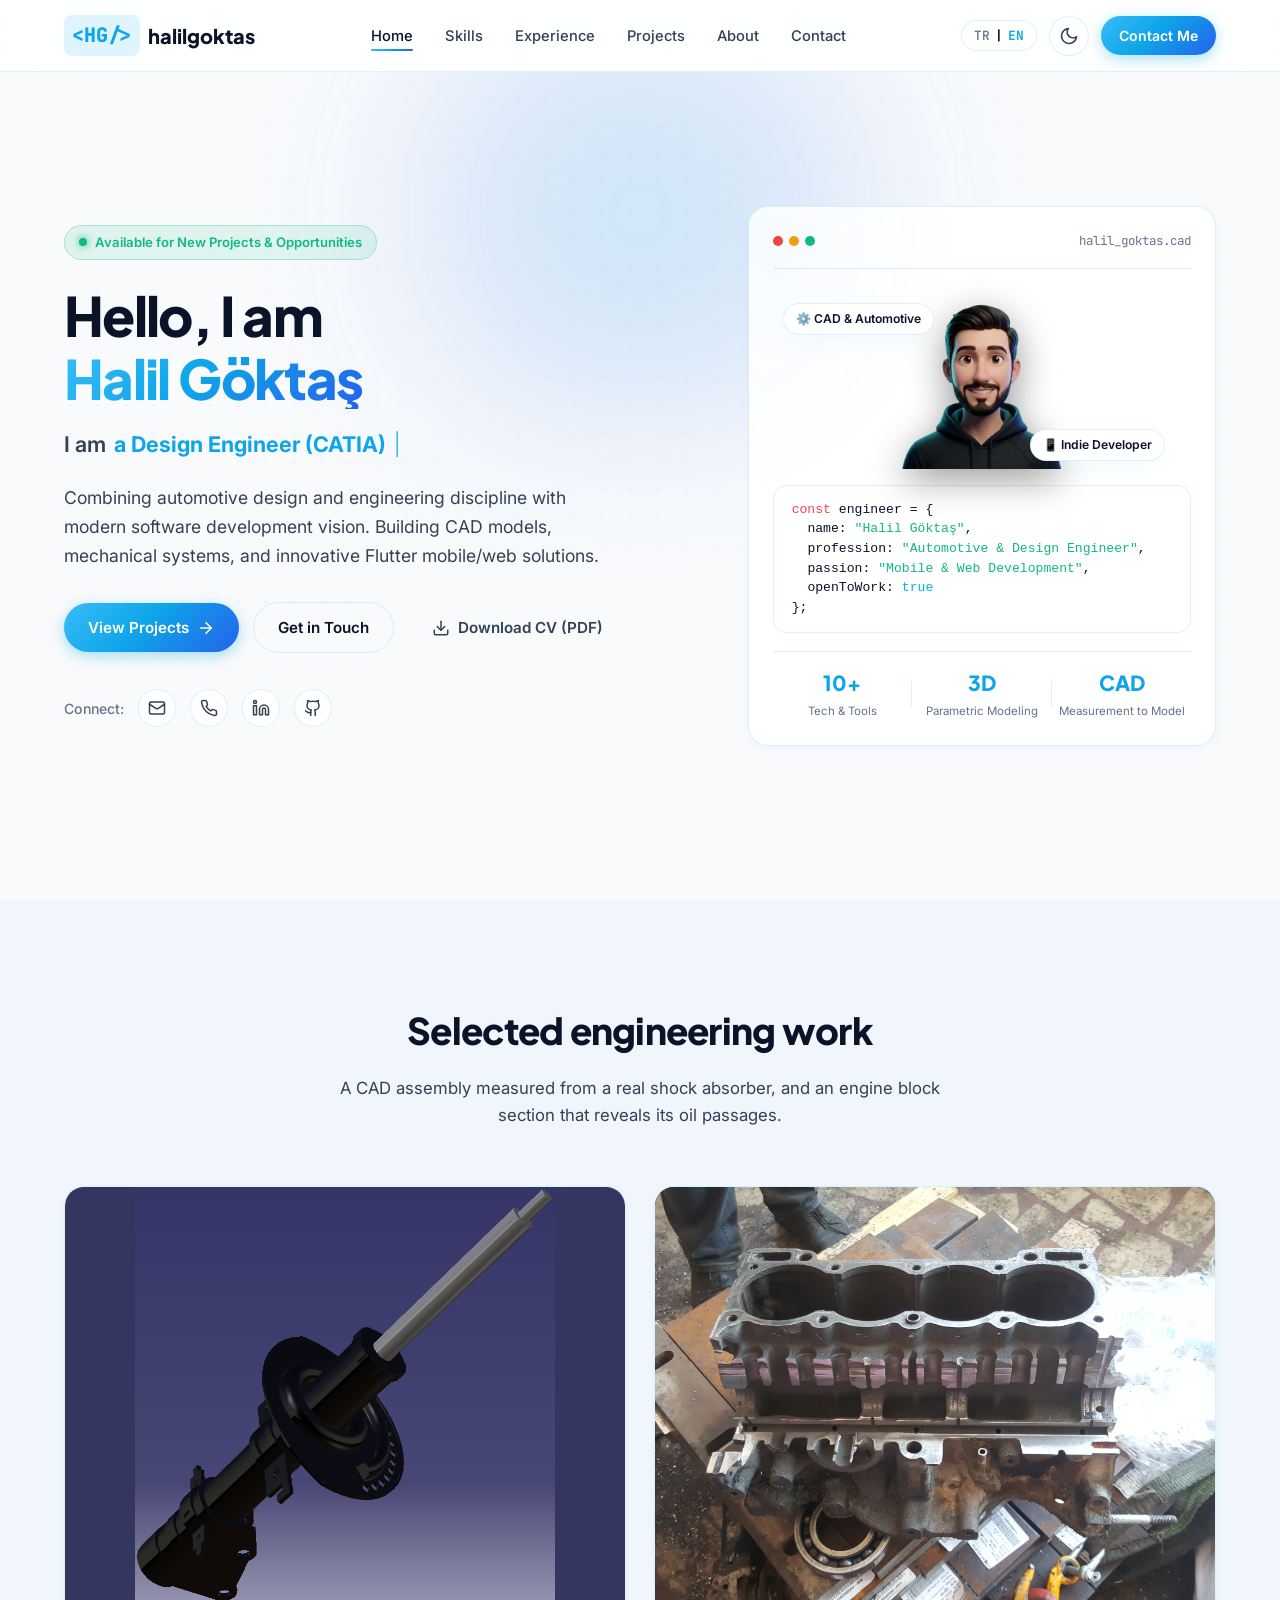
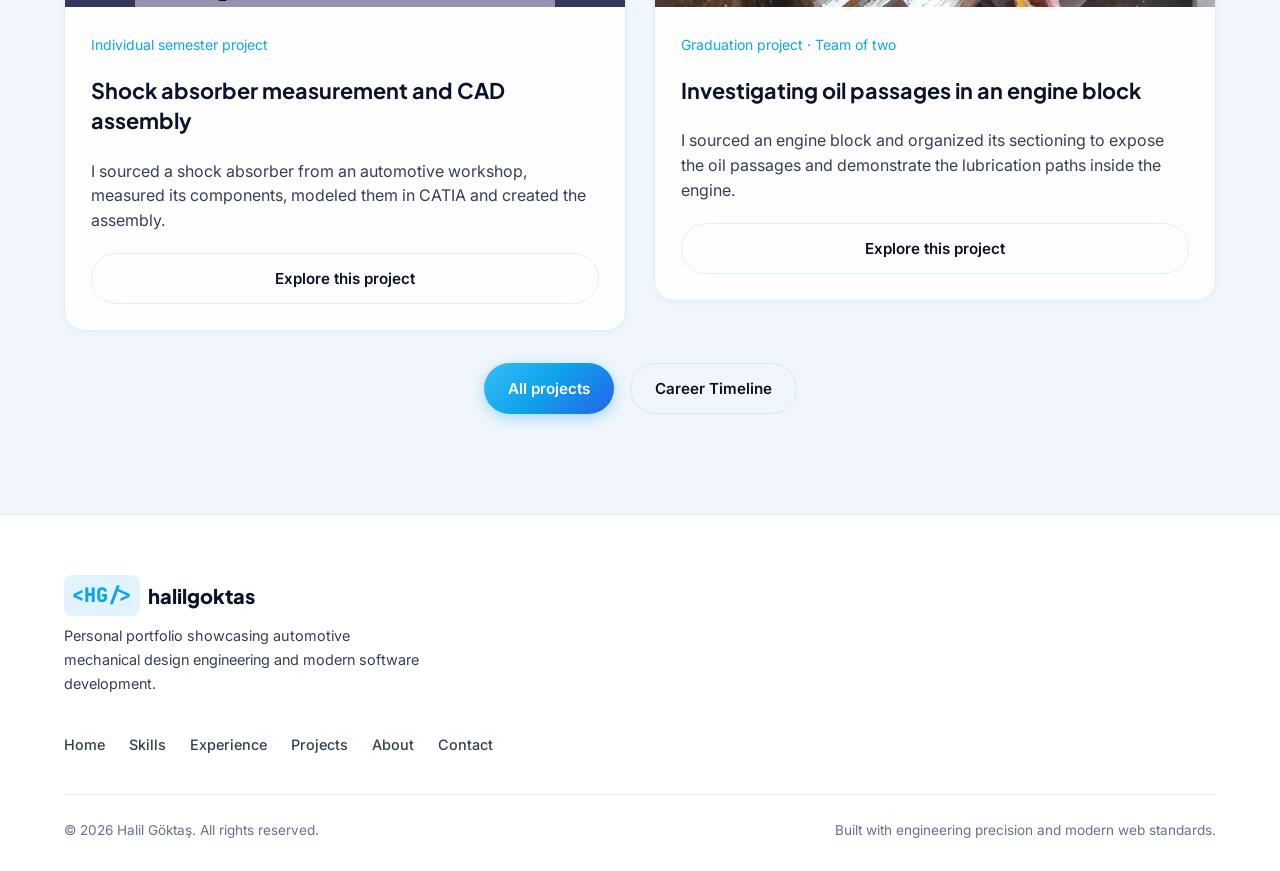
==== index.html @ 5a05cbe4 "Gercek muhendislik projeleri (Amortisor CAD/montaj ve Motor Blogu kesiti), proje gorselleri, TR/EN c" ====
<!DOCTYPE html>
<html lang="tr" data-theme="dark">
<head>
  <meta charset="UTF-8" />
  <meta name="viewport" content="width=device-width, initial-scale=1.0" />
  <meta name="description" content="Halil Göktaş - Otomotiv ve Tasarım Mühendisi, Bağımsız Geliştirici. Mühendislik ve yazılım portfolyosu." />
  <title>Halil Göktaş | Otomotiv Mühendisi & Bağımsız Geliştirici</title>
  
  <!-- Favicon -->
  <link rel="icon" type="image/svg+xml" href="data:image/svg+xml,<svg xmlns='http://www.w3.org/2000/svg' viewBox='0 0 24 24' fill='%230ea5e9'><path d='M12 2L2 7l10 5 10-5-10-5zM2 17l10 5 10-5M2 12l10 5 10-5'/></svg>" />

  <!-- Google Fonts: Inter, Plus Jakarta Sans & JetBrains Mono -->
  <link rel="preconnect" href="https://fonts.googleapis.com" />
  <link rel="preconnect" href="https://fonts.gstatic.com" crossorigin />
  <link href="https://fonts.googleapis.com/css2?family=Inter:wght@300;400;500;600;700&family=Plus+Jakarta+Sans:wght@500;600;700;800&family=JetBrains+Mono:wght@400;500;600&display=swap" rel="stylesheet" />

  <!-- CSS -->
  <link rel="stylesheet" href="style.css" />
</head>
<body>

  <!-- Okuma İlerleme Çubuğu -->
  <div id="scroll-progress" class="scroll-progress"></div>

  <!-- Toast Bildirimi -->
  <div id="toast" class="toast hidden" role="alert" aria-live="polite">
    <span id="toast-icon">✓</span>
    <span id="toast-message">Bildirim</span>
  </div>

  <!-- Üst Menü & Navigasyon -->
  <header class="header">
    <div class="container nav-container">
      <a href="index.html" class="logo">
        <span class="logo-symbol">&lt;HG/&gt;</span>
        <span class="logo-text">halilgoktas</span>
      </a>

      <!-- Masaüstü Navigasyon -->
      <nav class="nav-menu" id="nav-menu">
        <ul class="nav-list">
          <li><a href="index.html" class="nav-link active" data-i18n="nav.home">Ana Sayfa</a></li>
          <li><a href="skills.html" class="nav-link" data-i18n="nav.skills">Yetenekler</a></li>
          <li><a href="experience.html" class="nav-link" data-i18n="nav.experience">Deneyim</a></li>
          <li><a href="projects.html" class="nav-link" data-i18n="nav.projects">Projeler</a></li>
          <li><a href="about.html" class="nav-link" data-i18n="nav.about">Hakkımda</a></li>
          <li><a href="contact.html" class="nav-link" data-i18n="nav.contact">İletişim</a></li>
        </ul>
      </nav>

      <!-- Sağ Eylem Butonları -->
      <div class="nav-actions">
        <!-- Dil Değiştirici Buton -->
        <button id="lang-toggle" class="btn-lang" aria-label="Dili Değiştir / Change Language" title="Türkçe / English">
          <span id="lang-tr-badge" class="lang-active">TR</span>
          <span class="lang-sep">|</span>
          <span id="lang-en-badge" class="lang-inactive">EN</span>
        </button>

        <!-- Koyu/Açık Tema Değiştirici -->
        <button id="theme-toggle" class="icon-btn" aria-label="Temayı Değiştir" title="Temayı Değiştir">
          <svg class="sun-icon" xmlns="http://www.w3.org/2000/svg" width="20" height="20" viewBox="0 0 24 24" fill="none" stroke="currentColor" stroke-width="2" stroke-linecap="round" stroke-linejoin="round"><circle cx="12" cy="12" r="5"/><line x1="12" y1="1" x2="12" y2="3"/><line x1="12" y1="21" x2="12" y2="23"/><line x1="4.22" y1="4.22" x2="5.64" y2="5.64"/><line x1="18.36" y1="18.36" x2="19.78" y2="19.78"/><line x1="1" y1="12" x2="3" y2="12"/><line x1="21" y1="12" x2="23" y2="12"/><line x1="4.22" y1="19.78" x2="5.64" y2="18.36"/><line x1="18.36" y1="5.64" x2="19.78" y2="4.22"/></svg>
          <svg class="moon-icon" xmlns="http://www.w3.org/2000/svg" width="20" height="20" viewBox="0 0 24 24" fill="none" stroke="currentColor" stroke-width="2" stroke-linecap="round" stroke-linejoin="round"><path d="M21 12.79A9 9 0 1 1 11.21 3 7 7 0 0 0 21 12.79z"/></svg>
        </button>

        <a href="contact.html" class="btn btn-primary btn-sm hide-mobile" id="nav-contact-btn" data-i18n="nav.contactBtn">İletişime Geç</a>

        <!-- Mobil Menü Butonu -->
        <button id="mobile-toggle" aria-controls="nav-menu" aria-expanded="false" class="icon-btn mobile-toggle" aria-label="Menüyü Aç/Kapat">
          <svg class="menu-open-icon" xmlns="http://www.w3.org/2000/svg" width="22" height="22" viewBox="0 0 24 24" fill="none" stroke="currentColor" stroke-width="2" stroke-linecap="round" stroke-linejoin="round"><line x1="3" y1="12" x2="21" y2="12"/><line x1="3" y1="6" x2="21" y2="6"/><line x1="3" y1="18" x2="21" y2="18"/></svg>
          <svg class="menu-close-icon" xmlns="http://www.w3.org/2000/svg" width="22" height="22" viewBox="0 0 24 24" fill="none" stroke="currentColor" stroke-width="2" stroke-linecap="round" stroke-linejoin="round"><line x1="18" y1="6" x2="6" y2="18"/><line x1="6" y1="6" x2="18" y2="18"/></svg>
        </button>
      </div>
    </div>
  </header>

  <main>
    <!-- Hero Bölümü -->
    <section id="hero" class="hero-section">
      <div class="hero-background-glow"></div>

      <div class="container hero-container">
        <!-- Hero Sol Taraf (Metin ve Eylemler) -->
        <div class="hero-content">
          <div class="badge-pill">
            <span class="status-dot"></span>
            <span id="hero-badge-text" data-i18n="hero.badge">Yeni Projeler &amp; İş Birlikleri İçin Müsait</span>
          </div>

          <h1 class="hero-title">
            <span class="hero-greeting" data-i18n="hero.greeting">Merhaba, Ben</span> <br />
            <span class="gradient-text">Halil Göktaş</span>
          </h1>

          <!-- Dinamik Daktilo Unvanı -->
          <div class="hero-typewriter-wrapper">
            <span class="typewriter-prefix" data-i18n="hero.typewriterPrefix">Ben bir</span>
            <span id="typewriter-text" class="typewriter-text"></span>
            <span class="typewriter-cursor">|</span>
          </div>

          <p class="hero-description" data-i18n="hero.desc">Otomotiv tasarımı ve mühendislik disiplinini modern yazılım vizyonuyla birleştiriyorum. Mekanik sistemler, CAD parça modelleme ve yenilikçi Flutter mobil / web çözümleri üretiyorum.</p>

          <!-- Eylem Butonları -->
          <div class="hero-cta-group">
            <a href="projects.html" class="btn btn-primary">
              <span data-i18n="hero.viewProjects">Projelerimi Gör</span>
              <svg xmlns="http://www.w3.org/2000/svg" width="18" height="18" viewBox="0 0 24 24" fill="none" stroke="currentColor" stroke-width="2" stroke-linecap="round" stroke-linejoin="round"><line x1="5" y1="12" x2="19" y2="12"/><polyline points="12 5 19 12 12 19"/></svg>
            </a>

            <a href="contact.html" class="btn btn-outline">
              <span data-i18n="hero.contactBtn">İletişime Geç</span>
            </a>

            <a id="download-cv-btn" href="Halil_Goktas_CV_TR.pdf" download="Halil_Goktas_CV_TR.pdf" class="btn btn-ghost" title="CV İndir (PDF)">
              <svg xmlns="http://www.w3.org/2000/svg" width="18" height="18" viewBox="0 0 24 24" fill="none" stroke="currentColor" stroke-width="2" stroke-linecap="round" stroke-linejoin="round"><path d="M21 15v4a2 2 0 0 1-2 2H5a2 2 0 0 1-2-2v-4"/><polyline points="7 10 12 15 17 10"/><line x1="12" y1="15" x2="12" y2="3"/></svg>
              <span data-i18n="hero.cvBtn">CV İndir (PDF)</span>
            </a>
          </div>

          <!-- Doğrudan Kanallar -->
          <div class="social-links-row">
            <span class="social-label" data-i18n="hero.linksLabel">Bağlantılar:</span>
            
            <a href="mailto:halilgoktas0@gmail.com" class="social-icon" title="E-posta: halilgoktas0@gmail.com" aria-label="E-posta Gönder">
              <svg xmlns="http://www.w3.org/2000/svg" width="18" height="18" viewBox="0 0 24 24" fill="none" stroke="currentColor" stroke-width="2" stroke-linecap="round" stroke-linejoin="round"><rect width="20" height="16" x="2" y="4" rx="2"/><path d="m22 7-8.97 5.7a1.94 1.94 0 0 1-2.06 0L2 7"/></svg>
            </a>

            <a href="tel:+905305978986" class="social-icon" title="Telefon: +90 530 597 8986" aria-label="Telefon ile Ara">
              <svg xmlns="http://www.w3.org/2000/svg" width="18" height="18" viewBox="0 0 24 24" fill="none" stroke="currentColor" stroke-width="2" stroke-linecap="round" stroke-linejoin="round"><path d="M22 16.92v3a2 2 0 0 1-2.18 2 19.79 19.79 0 0 1-8.63-3.07 19.5 19.5 0 0 1-6-6 19.79 19.79 0 0 1-3.07-8.67A2 2 0 0 1 4.11 2h3a2 2 0 0 1 2 1.72 12.84 12.84 0 0 0 .7 2.81 2 2 0 0 1-.45 2.11L8.09 9.91a16 16 0 0 0 6 6l1.27-1.27a2 2 0 0 1 2.11-.45 12.84 12.84 0 0 0 2.81.7A2 2 0 0 1 22 16.92z"/></svg>
            </a>

            <a href="https://www.linkedin.com/in/halilgoktas0/" target="_blank" rel="noopener noreferrer" class="social-icon" title="LinkedIn Profili" aria-label="LinkedIn">
              <svg xmlns="http://www.w3.org/2000/svg" width="18" height="18" viewBox="0 0 24 24" fill="none" stroke="currentColor" stroke-width="2" stroke-linecap="round" stroke-linejoin="round"><path d="M16 8a6 6 0 0 1 6 6v7h-4v-7a2 2 0 0 0-2-2 2 2 0 0 0-2 2v7h-4v-7a6 6 0 0 1 6-6z"/><rect width="4" height="12" x="2" y="9"/><circle cx="4" cy="4" r="2"/></svg>
            </a>

            <a href="https://github.com/Freeacen" target="_blank" rel="noopener noreferrer" class="social-icon" title="GitHub Profili" aria-label="GitHub">
              <svg xmlns="http://www.w3.org/2000/svg" width="18" height="18" viewBox="0 0 24 24" fill="none" stroke="currentColor" stroke-width="2" stroke-linecap="round" stroke-linejoin="round"><path d="M15 22v-4a4.8 4.8 0 0 0-1-3.5c3 0 6-2 6-5.5.08-1.25-.27-2.48-1-3.5.28-1.15.28-2.35 0-3.5 0 0-1 0-3 1.5-2.64-.5-5.36-.5-8 0C6 2 5 2 5 2c-.3 1.15-.3 2.35 0 3.5A5.403 5.403 0 0 0 4 9c0 3.5 3 5.5 6 5.5-.39.49-.68 1.05-.85 1.65-.17.6-.22 1.23-.15 1.85v4"/><path d="M9 18c-4.51 2-5-2-7-2"/></svg>
            </a>
          </div>
        </div>

        <!-- Hero Sağ Taraf (Profil Kartı & İstatistikler) -->
        <div class="hero-visual">
          <div class="profile-card glass-card">
            
            <div class="profile-card-header">
              <div class="window-dots">
                <span class="dot red"></span>
                <span class="dot yellow"></span>
                <span class="dot green"></span>
              </div>
              <span class="terminal-title">halil_goktas.cad</span>
            </div>

            <!-- 3D Yaşayan Karakter Sahnesi -->
            <div class="profile-avatar-stage">
              <div class="character-wrapper">
                <picture>
                  <source srcset="avatar.webp" type="image/webp" />
                  <img src="avatar.gif" alt="Halil Göktaş 3D Memoji Avatar" class="character-img" width="180" height="180" loading="eager" />
                </picture>
              </div>
              <div class="floating-badge badge-code">
                <span data-i18n="hero.badgeCad">⚙️ CAD &amp; Otomotiv</span>
              </div>
              <div class="floating-badge badge-tech">
                <span data-i18n="hero.badgeDev">📱 Bağımsız Geliştirici</span>
              </div>
            </div>

            <!-- Kod Bloğu Görseli -->
            <div class="profile-code-snippet">
              <pre><code><span class="code-kw">const</span> engineer = {
  name: <span class="code-str">"Halil Göktaş"</span>,
  profession: <span class="code-str" data-i18n="hero.codeProfession">"Otomotiv &amp; Tasarım Mühendisi"</span>,
  passion: <span class="code-str" data-i18n="hero.codePassion">"Mobil &amp; Web Yazılım"</span>,
  openToWork: <span class="code-bool">true</span>
};</code></pre>
            </div>

            <!-- İstatistik Rozetleri (Seçenek 4) -->
            <div class="profile-stats-row">
              <div class="stat-item">
                <span class="stat-number" data-i18n="hero.stat1Number">10+</span>
                <span class="stat-desc" data-i18n="hero.stat1Text">Teknoloji &amp; Araç</span>
              </div>
              <div class="stat-divider"></div>
              <div class="stat-item">
                <span class="stat-number" data-i18n="hero.stat2Number">3D</span>
                <span class="stat-desc" data-i18n="hero.stat2Text">Parametrik Modelleme</span>
              </div>
              <div class="stat-divider"></div>
              <div class="stat-item">
                <span class="stat-number" data-i18n="hero.stat3Number">CAD</span>
                <span class="stat-desc" data-i18n="hero.stat3Text">Ölçümden Modele</span>
              </div>
            </div>

          </div>
        </div>

      </div>
    </section>

    <section class="section section-alt">
      <div class="container">
        <div class="section-header text-center">
          <h2 class="section-title" data-i18n="work.homeTitle">Seçili mühendislik çalışmaları</h2>
          <p class="section-subtitle" data-i18n="work.homeSubtitle">Ölçüsünü aldığım bir amortisörün CAD modeli ve yağlama kanallarını görünür kılan motor bloğu kesiti.</p>
        </div>
        <div class="featured-projects"><article class="project-card glass-card real-project" id="featured-shock">
 <div class="project-photo cad-photo"><img src="assets/projects/amortisor-cad.png" width="812" height="813" alt="Ölçüleri alınarak CATIA ortamında modellenen amortisör montajı" data-i18n-alt="work.shockAlt" loading="lazy" decoding="async" /></div>
 <div class="project-content"><p class="project-meta" data-i18n="work.shockType">Bireysel dönem projesi</p>
 <h3 class="project-title" data-i18n="work.shockTitle">Amortisör ölçümü ve CAD montajı</h3><p class="project-summary" data-i18n="work.shockSummary">Sanayiden temin ettiğim amortisörün ölçülerini alarak parçalarını CATIA ortamında modelledim ve montajını oluşturdum.</p>
 <a class="btn btn-outline" href="projects.html#shock"><span  data-i18n="work.viewWork">Çalışmayı incele</span></a></div></article><article class="project-card glass-card real-project" id="featured-engine">
 <div class="project-photo engine-photo"><img src="assets/projects/motor-blogu-kesit.jpg" width="5312" height="2988" alt="Yağlama kanallarını açığa çıkarmak amacıyla kesilmiş motor bloğunun atölye fotoğrafı" data-i18n-alt="work.engineAlt" loading="lazy" decoding="async" /></div>
 <div class="project-content"><p class="project-meta" data-i18n="work.engineType">Bitirme projesi · 2 kişilik çalışma</p>
 <h3 class="project-title" data-i18n="work.engineTitle">Motor bloğunda yağlama kanallarının incelenmesi</h3><p class="project-summary" data-i18n="work.engineSummary">Motorun içindeki yağlama yollarını göstermek amacıyla temin ettiğim motor bloğunun kesim sürecini organize ederek yağlama kanallarını açığa çıkardım.</p>
 <a class="btn btn-outline" href="projects.html#engine"><span  data-i18n="work.viewWork">Çalışmayı incele</span></a></div></article></div>
        <div class="featured-footer"><a class="btn btn-primary" href="projects.html"><span  data-i18n="work.more">Tüm projeler</span></a><a class="btn btn-outline" href="experience.html" data-i18n="homeExplore.cardExpBtn">Kariyer Çizelgesi</a></div>
      </div>
    </section>
  </main>

  <!-- Alt Bilgi (Footer) -->
  <footer class="footer">
    <div class="container footer-container">
      <div class="footer-brand">
        <a href="index.html" class="logo">
          <span class="logo-symbol">&lt;HG/&gt;</span>
          <span class="logo-text">halilgoktas</span>
        </a>
        <p class="footer-desc" data-i18n="footer.desc">Otomotiv mekanik tasarım mühendisliği ve modern yazılım çözümleri kişisel vitrini.</p>
      </div>

      <ul class="footer-nav">
        <li><a href="index.html" data-i18n="nav.home">Ana Sayfa</a></li>
        <li><a href="skills.html" data-i18n="nav.skills">Yetenekler</a></li>
        <li><a href="experience.html" data-i18n="nav.experience">Deneyim</a></li>
        <li><a href="projects.html" data-i18n="nav.projects">Projeler</a></li>
        <li><a href="about.html" data-i18n="nav.about">Hakkımda</a></li>
        <li><a href="contact.html" data-i18n="nav.contact">İletişim</a></li>
      </ul>

      <div class="footer-bottom">
        <p class="copyright">
          &copy; <span id="current-year">2026</span> <span data-i18n="footer.copyright">Halil Göktaş. Tüm hakları saklıdır.</span>
        </p>
        <p class="credits" data-i18n="footer.credits">Mühendislik disiplini ve modern web standartları ile geliştirildi.</p>
      </div>
    </div>
  </footer>

  <!-- Yukarı Çık Butonu -->
  <button id="back-to-top" class="back-to-top" aria-label="Yukarı Çık" title="Yukarı Çık">
    <svg xmlns="http://www.w3.org/2000/svg" width="20" height="20" viewBox="0 0 24 24" fill="none" stroke="currentColor" stroke-width="2" stroke-linecap="round" stroke-linejoin="round"><line x1="12" y1="19" x2="12" y2="5"/><polyline points="5 12 12 5 19 12"/></svg>
  </button>

  <!-- JavaScript -->
  <script src="main.js"></script>
</body>
</html>
---- style.css ----
/* ==========================================================================
   KİŞİSEL WEB SİTESİ - MODERN STİL DOSYASI (style.css)
   Modern Tasarım, Koyu/Açık Tema, Glassmorphism, Responsive Düzen
   ========================================================================== */

/* 1. CSS Değişkenleri & Temalar */
:root {
  /* Font Aileleri */
  --font-main: 'Inter', -apple-system, BlinkMacSystemFont, 'Segoe UI', Roboto, sans-serif;
  --font-heading: 'Plus Jakarta Sans', var(--font-main);
  --font-mono: 'JetBrains Mono', monospace;

  /* CAD & Hassas Mühendislik Vurgu Renkleri (Electric Cyan & Cobalt Blue) */
  --color-primary: #0ea5e9;
  --color-primary-hover: #0284c7;
  --color-primary-rgb: 14, 165, 233;
  --color-secondary: #2563eb;
  --color-secondary-rgb: 37, 99, 235;
  --color-cyan: #38bdf8;
  --color-emerald: #10b981;
  --gradient-accent: linear-gradient(135deg, #38bdf8 0%, #0ea5e9 45%, #2563eb 100%);
  --gradient-card: linear-gradient(180deg, rgba(56, 189, 248, 0.05) 0%, rgba(15, 23, 42, 0.02) 100%);

  /* Boyutlar & Yumuşak Modern Köşeler */
  --header-height: 72px;
  --container-max-width: 1200px;
  --radius-sm: 8px;
  --radius-md: 14px;
  --radius-lg: 20px;
  --radius-full: 9999px;
  --transition-fast: 0.2s ease;
  --transition-normal: 0.3s ease;
}

/* Koyu Tema - CAD Blueprint Slate (Varsayılan) */
[data-theme="dark"] {
  --bg-body: #080d1a;
  --bg-surface: #0f172a;
  --bg-surface-alt: #131f37;
  --bg-card: rgba(15, 23, 42, 0.78);
  --bg-card-hover: rgba(19, 31, 55, 0.92);
  --bg-glass: rgba(8, 13, 26, 0.82);
  --border-color: rgba(56, 189, 248, 0.12);
  --border-highlight: rgba(56, 189, 248, 0.38);

  --text-primary: #f8fafc;
  --text-secondary: #94a3b8;
  --text-muted: #64748b;

  --shadow-sm: 0 2px 8px rgba(0, 0, 0, 0.35);
  --shadow-md: 0 10px 30px -10px rgba(0, 0, 0, 0.55), 0 0 15px rgba(14, 165, 233, 0.05);
  --shadow-lg: 0 20px 40px -15px rgba(0, 0, 0, 0.75), 0 0 25px rgba(14, 165, 233, 0.08);
  --shadow-glow: 0 0 25px rgba(14, 165, 233, 0.3);
}

/* Açık Tema - Precision Drafting Paper */
[data-theme="light"] {
  --bg-body: #f8fafc;
  --bg-surface: #ffffff;
  --bg-surface-alt: #f0f6fc;
  --bg-card: rgba(255, 255, 255, 0.88);
  --bg-card-hover: rgba(255, 255, 255, 0.98);
  --bg-glass: rgba(255, 255, 255, 0.85);
  --border-color: rgba(14, 165, 233, 0.15);
  --border-highlight: rgba(2, 132, 199, 0.35);

  --text-primary: #0b1329;
  --text-secondary: #334155;
  --text-muted: #64748b;

  --shadow-sm: 0 2px 6px rgba(14, 165, 233, 0.05);
  --shadow-md: 0 10px 25px -8px rgba(14, 165, 233, 0.08);
  --shadow-lg: 0 20px 35px -10px rgba(14, 165, 233, 0.12);
  --shadow-glow: 0 0 20px rgba(14, 165, 233, 0.18);
}

/* 2. Temel Sıfırlama & Tipografi */
*, *::before, *::after {
  box-sizing: border-box;
  margin: 0;
  padding: 0;
}

html {
  scroll-behavior: smooth;
  scroll-padding-top: calc(var(--header-height) + 20px);
  overflow-x: hidden;
  max-width: 100%;
}

body {
  font-family: var(--font-main);
  background-color: var(--bg-body);
  /* CAD Blueprint Izgarası (Teknik ve Zarif) */
  background-image: radial-gradient(rgba(56, 189, 248, 0.07) 1px, transparent 1px);
  background-size: 28px 28px;
  color: var(--text-primary);
  line-height: 1.65;
  transition: background-color var(--transition-normal), color var(--transition-normal);
  overflow-x: hidden;
  max-width: 100%;
  position: relative;
  -webkit-font-smoothing: antialiased;
}

[data-theme="light"] body {
  background-image: radial-gradient(rgba(14, 165, 233, 0.08) 1px, transparent 1px);
}

/* 2.1. İnce Üst İlerleme / Geçiş Çubuğu */
.scroll-progress {
  position: fixed;
  top: 0;
  left: 0;
  height: 3px;
  width: 0%;
  background: var(--gradient-accent);
  z-index: 10000;
  pointer-events: none;
  box-shadow: 0 0 10px rgba(14, 165, 233, 0.5);
}

/* 2.2. Sayfalar Arası İpeksi & Pürüzsüz Geçiş (Page Transitions) */
@view-transition {
  navigation: auto;
}

main {
  animation: pageFadeSlideIn 0.55s cubic-bezier(0.22, 1, 0.36, 1) both;
  will-change: opacity, transform, filter;
}

@keyframes pageFadeSlideIn {
  0% {
    opacity: 0;
    transform: translateY(14px);
    filter: blur(4px);
  }
  100% {
    opacity: 1;
    transform: translateY(0);
    filter: blur(0);
  }
}

body.page-is-leaving main {
  opacity: 0;
  transform: translateY(-8px);
  filter: blur(2px);
  transition: opacity 0.28s cubic-bezier(0.4, 0, 0.2, 1),
              transform 0.28s cubic-bezier(0.4, 0, 0.2, 1),
              filter 0.28s cubic-bezier(0.4, 0, 0.2, 1);
}

@media (prefers-reduced-motion: reduce) {
  main {
    animation: none !important;
    transform: none !important;
    filter: none !important;
  }
  body.page-is-leaving main {
    opacity: 1 !important;
    transform: none !important;
    filter: none !important;
    transition: none !important;
  }
}

a {
  color: inherit;
  text-decoration: none;
  transition: color var(--transition-fast);
}

ul {
  list-style: none;
}

img, svg {
  display: block;
  max-width: 100%;
}

button, input, textarea {
  font-family: inherit;
  color: inherit;
  border: none;
  outline: none;
}

/* 3. Kapsayıcı & Yardımcı Sınıflar */
.container {
  width: 100%;
  max-width: var(--container-max-width);
  margin: 0 auto;
  padding: 0 24px;
}

.section {
  padding: 100px 0;
  position: relative;
}

.section-alt {
  background-color: var(--bg-surface-alt);
}

.section-header {
  margin-bottom: 56px;
}

.text-center {
  text-align: center;
}

.section-badge {
  display: inline-block;
  font-size: 0.82rem;
  font-weight: 600;
  letter-spacing: 0.08em;
  text-transform: uppercase;
  color: var(--color-primary);
  background: rgba(var(--color-primary-rgb), 0.1);
  padding: 6px 14px;
  border-radius: var(--radius-full);
  margin-bottom: 12px;
  border: 1px solid rgba(var(--color-primary-rgb), 0.25);
}

.section-title {
  font-family: var(--font-heading);
  font-size: 2.3rem;
  font-weight: 800;
  letter-spacing: -0.02em;
  margin-bottom: 14px;
}

.section-subtitle {
  font-size: 1.05rem;
  color: var(--text-secondary);
  max-width: 600px;
  margin: 0 auto;
}

.gradient-text {
  background: var(--gradient-accent);
  -webkit-background-clip: text;
  -webkit-text-fill-color: transparent;
  display: inline-block;
}

.text-accent {
  color: var(--color-primary);
}

/* Glassmorphism Kart */
.glass-card {
  background: var(--bg-card);
  backdrop-filter: blur(14px);
  -webkit-backdrop-filter: blur(14px);
  border: 1px solid var(--border-color);
  border-radius: var(--radius-lg);
  box-shadow: var(--shadow-sm);
  transition: transform var(--transition-normal), box-shadow var(--transition-normal), border-color var(--transition-normal);
}

.glass-card:hover {
  border-color: var(--border-highlight);
  box-shadow: var(--shadow-md);
}

/* Butonlar */
.btn {
  display: inline-flex;
  align-items: center;
  justify-content: center;
  gap: 8px;
  padding: 12px 24px;
  font-size: 0.95rem;
  font-weight: 600;
  border-radius: var(--radius-full);
  cursor: pointer;
  transition: all var(--transition-fast);
  text-decoration: none;
}

.btn-sm {
  padding: 8px 18px;
  font-size: 0.88rem;
}

.btn-primary {
  background: var(--gradient-accent);
  color: #ffffff;
  box-shadow: 0 4px 14px rgba(var(--color-primary-rgb), 0.35);
}

.btn-primary:hover {
  transform: translateY(-2px);
  box-shadow: 0 6px 20px rgba(var(--color-primary-rgb), 0.5);
}

.btn-outline {
  background: transparent;
  color: var(--text-primary);
  border: 1px solid var(--border-color);
}

.btn-outline:hover {
  background: rgba(var(--color-primary-rgb), 0.08);
  border-color: var(--color-primary);
  color: var(--color-primary);
  transform: translateY(-2px);
}

.btn-ghost {
  background: transparent;
  color: var(--text-secondary);
}

.btn-ghost:hover {
  color: var(--text-primary);
  background: rgba(255, 255, 255, 0.05);
}

.btn-block {
  width: 100%;
}

.icon-btn {
  background: var(--bg-surface);
  color: var(--text-secondary);
  border: 1px solid var(--border-color);
  width: 40px;
  height: 40px;
  border-radius: var(--radius-full);
  display: flex;
  align-items: center;
  justify-content: center;
  cursor: pointer;
  transition: all var(--transition-fast);
}

.icon-btn:hover {
  color: var(--text-primary);
  border-color: var(--border-highlight);
  transform: scale(1.05);
}

/* Etiket Rozetleri (Tags) */
.tag {
  display: inline-block;
  font-size: 0.76rem;
  font-weight: 500;
  font-family: var(--font-mono);
  padding: 4px 10px;
  border-radius: var(--radius-full);
  background: rgba(var(--color-primary-rgb), 0.1);
  color: var(--color-primary);
  border: 1px solid rgba(var(--color-primary-rgb), 0.25);
}

/* İlerleme Çubuğu (Scroll Progress) */
.scroll-progress {
  position: fixed;
  top: 0;
  left: 0;
  height: 3px;
  width: 0%;
  background: var(--gradient-accent);
  z-index: 1001;
  transition: width 0.1s ease-out;
}

/* 4. Header & Navigasyon */
.header {
  position: fixed;
  top: 0;
  left: 0;
  width: 100%;
  height: var(--header-height);
  background: var(--bg-glass);
  backdrop-filter: blur(16px);
  -webkit-backdrop-filter: blur(16px);
  border-bottom: 1px solid var(--border-color);
  z-index: 1000;
  transition: background-color var(--transition-normal);
}

.nav-container {
  display: flex;
  align-items: center;
  justify-content: space-between;
  height: 100%;
}

.logo {
  display: flex;
  align-items: center;
  gap: 8px;
  font-family: var(--font-heading);
  font-weight: 800;
  font-size: 1.25rem;
}

.logo-symbol {
  color: var(--color-primary);
  font-family: var(--font-mono);
  background: rgba(var(--color-primary-rgb), 0.12);
  padding: 4px 8px;
  border-radius: var(--radius-sm);
}

.nav-menu {
  display: flex;
  align-items: center;
}

.nav-list {
  display: flex;
  align-items: center;
  gap: 32px;
}

.nav-link {
  font-size: 0.92rem;
  font-weight: 500;
  color: var(--text-secondary);
  position: relative;
  padding: 6px 0;
}

.nav-link:hover, .nav-link.active {
  color: var(--text-primary);
}

.nav-link.active::after {
  content: '';
  position: absolute;
  bottom: 0;
  left: 0;
  width: 100%;
  height: 2px;
  background: var(--gradient-accent);
  border-radius: var(--radius-full);
}

.nav-actions {
  display: flex;
  align-items: center;
  gap: 12px;
}

/* Dil Değiştirici Buton (TR / EN) */
.btn-lang {
  background: var(--bg-surface);
  color: var(--text-primary);
  border: 1px solid var(--border-color);
  padding: 6px 12px;
  font-size: 0.8rem;
  font-weight: 700;
  font-family: var(--font-mono);
  border-radius: var(--radius-full);
  display: inline-flex;
  align-items: center;
  gap: 5px;
  cursor: pointer;
  transition: all var(--transition-fast);
}

.btn-lang:hover {
  border-color: var(--color-primary);
  color: var(--color-primary);
  transform: translateY(-1px);
}

.btn-lang .lang-active {
  color: var(--color-primary);
}

.btn-lang .lang-inactive {
  color: var(--text-muted);
  font-weight: 500;
}

/* Yakında Eklenecek Projeler Vitrini */
.coming-soon-banner {
  grid-column: 1 / -1;
  text-align: center;
  padding: 42px 24px;
  border-radius: var(--radius-lg);
  border: 1px dashed var(--border-highlight);
  background: rgba(var(--color-primary-rgb), 0.04);
  margin-bottom: 30px;
}

.coming-soon-icon {
  font-size: 2.2rem;
  margin-bottom: 12px;
  display: inline-block;
}

.coming-soon-title {
  font-family: var(--font-heading);
  font-size: 1.35rem;
  font-weight: 700;
  margin-bottom: 8px;
}

.coming-soon-desc {
  font-size: 0.95rem;
  color: var(--text-secondary);
  max-width: 600px;
  margin: 0 auto;
  line-height: 1.6;
}

.mobile-toggle {
  display: none;
}

/* Tema İkonları Görünürlüğü */
[data-theme="dark"] .sun-icon { display: block; }
[data-theme="dark"] .moon-icon { display: none; }
[data-theme="light"] .sun-icon { display: none; }
[data-theme="light"] .moon-icon { display: block; }

.menu-close-icon { display: none; }

/* 5. Hero Bölümü */
.hero-section {
  position: relative;
  min-height: calc(100vh - var(--header-height));
  margin-top: var(--header-height);
  display: flex;
  align-items: center;
  padding: 60px 0 80px;
  overflow: hidden;
  overflow-x: clip;
  contain: paint;
  max-width: 100vw;
  width: 100%;
}

.hero-background-glow {
  position: absolute;
  top: -10%;
  left: 50%;
  transform: translateX(-50%);
  width: min(720px, 100vw);
  max-width: 100vw;
  height: 450px;
  background: radial-gradient(circle, rgba(14, 165, 233, 0.22) 0%, rgba(37, 99, 235, 0.12) 42%, transparent 70%);
  filter: blur(70px);
  pointer-events: none;
  z-index: 0;
}

.hero-container {
  display: grid;
  grid-template-columns: 1.15fr 0.85fr;
  align-items: center;
  gap: 50px;
  position: relative;
  z-index: 1;
}

.badge-pill {
  display: inline-flex;
  align-items: center;
  gap: 8px;
  background: rgba(16, 185, 129, 0.1);
  border: 1px solid rgba(16, 185, 129, 0.25);
  color: var(--color-emerald);
  font-size: 0.82rem;
  font-weight: 600;
  padding: 6px 14px;
  border-radius: var(--radius-full);
  margin-bottom: 24px;
}

.status-dot {
  width: 8px;
  height: 8px;
  border-radius: 50%;
  background-color: var(--color-emerald);
  box-shadow: 0 0 8px var(--color-emerald);
  animation: pulse-dot 2s infinite;
}

@keyframes pulse-dot {
  0% { transform: scale(0.95); box-shadow: 0 0 0 0 rgba(16, 185, 129, 0.7); }
  70% { transform: scale(1); box-shadow: 0 0 0 8px rgba(16, 185, 129, 0); }
  100% { transform: scale(0.95); box-shadow: 0 0 0 0 rgba(16, 185, 129, 0); }
}

.hero-title {
  font-family: var(--font-heading);
  font-size: 3.4rem;
  font-weight: 800;
  line-height: 1.15;
  letter-spacing: -0.03em;
  margin-bottom: 16px;
}

.hero-typewriter-wrapper {
  font-size: 1.35rem;
  font-weight: 600;
  color: var(--text-secondary);
  margin-bottom: 20px;
  display: flex;
  align-items: center;
  gap: 8px;
  min-height: 38px;
  flex-wrap: wrap;
  word-break: break-word;
}

.typewriter-text {
  color: var(--color-primary);
  font-weight: 700;
}

.typewriter-cursor {
  animation: blink 0.9s infinite;
  color: var(--color-primary);
  font-weight: 300;
}

@keyframes blink {
  0%, 100% { opacity: 1; }
  50% { opacity: 0; }
}

.hero-description {
  font-size: 1.1rem;
  color: var(--text-secondary);
  margin-bottom: 32px;
  max-width: 540px;
}

.hero-cta-group {
  display: flex;
  flex-wrap: wrap;
  align-items: center;
  gap: 14px;
  margin-bottom: 36px;
}

.social-links-row {
  display: flex;
  align-items: center;
  gap: 14px;
}

.social-label {
  font-size: 0.88rem;
  color: var(--text-muted);
  font-weight: 500;
}

.social-icon {
  width: 38px;
  height: 38px;
  border-radius: var(--radius-full);
  display: flex;
  align-items: center;
  justify-content: center;
  background: var(--bg-surface);
  border: 1px solid var(--border-color);
  color: var(--text-secondary);
  transition: all var(--transition-fast);
}

.social-icon:hover {
  color: var(--color-primary);
  border-color: var(--border-highlight);
  transform: translateY(-3px);
}

/* Hero Kartı */
.profile-card {
  padding: 24px;
  position: relative;
  background: var(--bg-card);
  border: 1px solid var(--border-color);
  overflow: hidden;
}

.profile-card-header {
  display: flex;
  align-items: center;
  justify-content: space-between;
  padding-bottom: 16px;
  margin-bottom: 20px;
  border-bottom: 1px solid var(--border-color);
}

.window-dots {
  display: flex;
  gap: 6px;
}

.dot {
  width: 10px;
  height: 10px;
  border-radius: 50%;
}
.dot.red { background-color: #ef4444; }
.dot.yellow { background-color: #f59e0b; }
.dot.green { background-color: #10b981; }

.terminal-title {
  font-family: var(--font-mono);
  font-size: 0.78rem;
  color: var(--text-muted);
}

/* 3D Yaşayan Karakter Sahnesi */
.profile-avatar-stage {
  position: relative;
  width: 100%;
  max-width: 320px;
  height: 180px;
  margin: 0 auto 16px auto;
  display: flex;
  justify-content: center;
  align-items: flex-end;
}

/* 3D Karakter Kapsayıcısı */
.character-wrapper {
  position: relative;
  z-index: 2;
  display: flex;
  justify-content: center;
  align-items: flex-end;
  width: 175px;
  height: 175px;
}

.character-wrapper picture {
  width: 100%;
  height: 100%;
  display: flex;
  align-items: flex-end;
  justify-content: center;
}

.character-img {
  width: 175px;
  height: 175px;
  object-fit: contain;
  display: block;
  filter: drop-shadow(0 10px 18px rgba(0, 0, 0, 0.4));
  transition: transform 0.3s cubic-bezier(0.2, 0.8, 0.2, 1);
  pointer-events: none;
}

.profile-card:hover .character-img {
  transform: scale(1.03) translateY(-2px);
}

/* Yüzen Vurgu Rozetleri (Karaktere Yakın ve Kart İçine Sığacak Şekilde) */
.floating-badge {
  position: absolute;
  padding: 5px 12px;
  border-radius: var(--radius-full);
  font-size: 0.76rem;
  font-weight: 600;
  background: var(--bg-surface);
  border: 1px solid var(--border-color);
  box-shadow: var(--shadow-md);
  z-index: 3;
  backdrop-filter: blur(10px);
  -webkit-backdrop-filter: blur(10px);
  white-space: nowrap;
}

.badge-code {
  top: 14px;
  right: calc(50% + 48px);
  animation: floatBadgeCode 3.8s ease-in-out infinite;
}

.badge-tech {
  bottom: 8px;
  left: calc(50% + 48px);
  animation: floatBadgeTech 3.8s ease-in-out infinite 1.9s;
}

@keyframes floatBadgeCode {
  0%, 100% { transform: translateY(0) rotate(-1deg); }
  50% { transform: translateY(-5px) rotate(1deg); }
}

@keyframes floatBadgeTech {
  0%, 100% { transform: translateY(0) rotate(1deg); }
  50% { transform: translateY(-5px) rotate(-1deg); }
}


@keyframes float {
  0%, 100% { transform: translateY(0); }
  50% { transform: translateY(-8px); }
}

.profile-code-snippet {
  background: var(--bg-surface);
  border: 1px solid var(--border-color);
  border-radius: var(--radius-md);
  padding: 14px 18px;
  margin-bottom: 18px;
  font-family: var(--font-mono);
  font-size: 0.82rem;
  line-height: 1.5;
  overflow-x: auto;
  max-width: 100%;
}

.profile-code-snippet pre {
  white-space: pre-wrap;
  word-break: break-word;
  overflow-wrap: break-word;
}

.code-kw { color: #f43f5e; }
.code-str { color: #10b981; }
.code-bool { color: #06b6d4; }

.profile-stats-row {
  display: grid;
  grid-template-columns: 1fr auto 1fr auto 1fr;
  align-items: center;
  text-align: center;
  padding-top: 14px;
  border-top: 1px solid var(--border-color);
}

.stat-item {
  display: flex;
  flex-direction: column;
}

.stat-number {
  font-family: var(--font-heading);
  font-size: 1.3rem;
  font-weight: 800;
  color: var(--color-primary);
}

.stat-desc {
  font-size: 0.72rem;
  color: var(--text-muted);
  margin-top: 2px;
}

.stat-divider {
  width: 1px;
  height: 28px;
  background-color: var(--border-color);
}

/* 6. Hakkımda Bölümü */
.about-grid {
  display: grid;
  grid-template-columns: 1.15fr 0.85fr;
  gap: 48px;
  align-items: center;
}

.about-heading {
  font-family: var(--font-heading);
  font-size: 1.6rem;
  font-weight: 700;
  line-height: 1.3;
  margin-bottom: 18px;
}

.about-paragraph {
  font-size: 1.02rem;
  color: var(--text-secondary);
  margin-bottom: 18px;
}

.about-info-list {
  display: grid;
  grid-template-columns: 1fr;
  gap: 12px;
  margin-top: 28px;
  padding: 20px;
  background: var(--bg-surface);
  border: 1px solid var(--border-color);
  border-radius: var(--radius-md);
}

.info-item {
  display: flex;
  align-items: center;
  gap: 10px;
  font-size: 0.92rem;
}

.info-label {
  font-weight: 600;
  color: var(--text-primary);
  min-width: 130px;
}

.info-value {
  color: var(--text-secondary);
}

.about-cards-col {
  display: flex;
  flex-direction: column;
  gap: 18px;
}

.feature-card {
  padding: 20px;
  display: flex;
  gap: 18px;
  align-items: flex-start;
}

.feature-icon-wrapper {
  width: 48px;
  height: 48px;
  border-radius: var(--radius-md);
  display: flex;
  align-items: center;
  justify-content: center;
  flex-shrink: 0;
}

.accent-indigo { background: rgba(var(--color-primary-rgb), 0.15); color: var(--color-primary); }
.accent-cyan { background: rgba(56, 189, 248, 0.15); color: var(--color-cyan); }
.accent-violet { background: rgba(var(--color-secondary-rgb), 0.15); color: var(--color-secondary); }

.feature-title {
  font-family: var(--font-heading);
  font-size: 1.05rem;
  font-weight: 700;
  margin-bottom: 6px;
}

.feature-text {
  font-size: 0.88rem;
  color: var(--text-secondary);
}

/* 7. Yetenekler & Filtreleme */
.filter-tabs {
  display: flex;
  justify-content: center;
  flex-wrap: wrap;
  gap: 10px;
  margin-bottom: 40px;
}

.filter-tab {
  padding: 8px 20px;
  border-radius: var(--radius-full);
  font-size: 0.88rem;
  font-weight: 600;
  background: var(--bg-surface);
  border: 1px solid var(--border-color);
  color: var(--text-secondary);
  cursor: pointer;
  transition: all var(--transition-fast);
}

.filter-tab:hover {
  color: var(--text-primary);
  border-color: var(--border-highlight);
}

.filter-tab.active {
  background: var(--gradient-accent);
  color: #ffffff;
  border-color: transparent;
  box-shadow: 0 4px 14px rgba(var(--color-primary-rgb), 0.35);
}

.skills-grid {
  display: grid;
  grid-template-columns: repeat(auto-fill, minmax(260px, 1fr));
  gap: 24px;
}

.skill-card {
  padding: 22px;
  display: flex;
  flex-direction: column;
}

.skill-header {
  display: flex;
  align-items: center;
  justify-content: space-between;
  margin-bottom: 14px;
}

.skill-icon {
  font-size: 1.6rem;
}

.skill-badge {
  font-size: 0.72rem;
  font-weight: 600;
  padding: 3px 8px;
  border-radius: var(--radius-full);
  background: rgba(var(--color-primary-rgb), 0.12);
  color: var(--color-primary);
}

.skill-name {
  font-family: var(--font-heading);
  font-size: 1.05rem;
  font-weight: 700;
  margin-bottom: 8px;
}

.skill-desc {
  font-size: 0.84rem;
  color: var(--text-secondary);
  margin-bottom: 16px;
  flex-grow: 1;
}

.skill-meter {
  width: 100%;
  height: 6px;
  background: rgba(255, 255, 255, 0.08);
  border-radius: var(--radius-full);
  overflow: hidden;
}

[data-theme="light"] .skill-meter {
  background: rgba(0, 0, 0, 0.08);
}

.skill-meter-fill {
  height: 100%;
  background: var(--gradient-accent);
  border-radius: var(--radius-full);
  transition: width 1s ease-in-out;
}

/* 8. Deneyim Zaman Çizelgesi */
.timeline-container {
  max-width: 840px;
  margin: 0 auto;
  position: relative;
  padding-left: 36px;
}

.timeline-container::before {
  content: '';
  position: absolute;
  top: 0;
  bottom: 0;
  left: 12px;
  width: 2px;
  background: linear-gradient(180deg, var(--color-primary) 0%, rgba(var(--color-primary-rgb), 0.1) 100%);
}

.timeline-item {
  position: relative;
  margin-bottom: 36px;
}

.timeline-item:last-child {
  margin-bottom: 0;
}

.timeline-dot {
  position: absolute;
  left: -30px;
  top: 24px;
  width: 14px;
  height: 14px;
  border-radius: 50%;
  background: var(--color-primary);
  border: 3px solid var(--bg-body);
  box-shadow: 0 0 10px var(--color-primary);
}

.timeline-content {
  padding: 26px;
}

.timeline-header {
  display: flex;
  justify-content: space-between;
  align-items: flex-start;
  flex-wrap: wrap;
  gap: 10px;
  margin-bottom: 14px;
}

.timeline-role {
  font-family: var(--font-heading);
  font-size: 1.18rem;
  font-weight: 700;
}

.timeline-company {
  font-size: 0.92rem;
  color: var(--color-primary);
  font-weight: 500;
  display: block;
  margin-top: 2px;
}

.timeline-date {
  font-size: 0.82rem;
  font-family: var(--font-mono);
  background: var(--bg-surface);
  border: 1px solid var(--border-color);
  padding: 4px 12px;
  border-radius: var(--radius-full);
  color: var(--text-secondary);
}

.timeline-desc {
  font-size: 0.94rem;
  color: var(--text-secondary);
  margin-bottom: 16px;
  line-height: 1.6;
}

.timeline-tags {
  display: flex;
  flex-wrap: wrap;
  gap: 8px;
}

/* 9. Projeler Bölümü */
.projects-grid {
  display: grid;
  grid-template-columns: repeat(auto-fill, minmax(340px, 1fr));
  gap: 30px;
}

.project-card {
  display: flex;
  flex-direction: column;
  overflow: hidden;
  border-radius: var(--radius-lg);
}

.project-media {
  position: relative;
  height: 210px;
  overflow: hidden;
}

.project-mockup {
  width: 100%;
  height: 100%;
  display: flex;
  align-items: center;
  justify-content: center;
  padding: 20px;
  transition: transform var(--transition-normal);
}

.project-card:hover .project-mockup {
  transform: scale(1.04);
}

.mockup-gradient-1 { background: linear-gradient(135deg, #0369a1 0%, #0c4a6e 60%, #082f49 100%); }
.mockup-gradient-2 { background: linear-gradient(135deg, #0e7490 0%, #155e75 60%, #164e63 100%); }
.mockup-gradient-3 { background: linear-gradient(135deg, #1d4ed8 0%, #1e40af 60%, #172554 100%); }
.mockup-gradient-4 { background: linear-gradient(135deg, #0284c7 0%, #0369a1 60%, #075985 100%); }

.mockup-screen {
  width: 90%;
  height: 90%;
  background: rgba(15, 23, 42, 0.9);
  border-radius: var(--radius-md);
  border: 1px solid rgba(255, 255, 255, 0.15);
  box-shadow: 0 10px 25px rgba(0, 0, 0, 0.4);
  display: flex;
  flex-direction: column;
  overflow: hidden;
}

.mockup-header {
  height: 22px;
  background: rgba(255, 255, 255, 0.05);
  display: flex;
  align-items: center;
  gap: 5px;
  padding: 0 10px;
  border-bottom: 1px solid rgba(255, 255, 255, 0.05);
}

.mockup-circle {
  width: 6px;
  height: 6px;
  border-radius: 50%;
  background: rgba(255, 255, 255, 0.3);
}

.mockup-body {
  padding: 12px;
  display: flex;
  flex-direction: column;
  gap: 8px;
  flex-grow: 1;
}

.mockup-dash-nav {
  height: 12px;
  width: 60%;
  background: rgba(255, 255, 255, 0.1);
  border-radius: 4px;
}

.mockup-dash-cards {
  display: flex;
  gap: 8px;
}

.mockup-dash-card {
  height: 48px;
  flex: 1;
  background: rgba(var(--color-primary-rgb), 0.2);
  border-radius: 6px;
}

.mockup-hero-banner {
  height: 24px;
  background: rgba(16, 185, 129, 0.25);
  border-radius: 4px;
}

.mockup-product-grid {
  display: flex;
  gap: 6px;
}

.mockup-prod {
  flex: 1;
  height: 40px;
  background: rgba(255, 255, 255, 0.1);
  border-radius: 4px;
}

.mockup-terminal-view {
  font-family: var(--font-mono);
  font-size: 0.72rem;
  color: #94a3b8;
  display: flex;
  flex-direction: column;
  gap: 4px;
}

.mock-line.green { color: #10b981; }
.mock-line.cyan { color: #06b6d4; }

.mockup-weather-card {
  display: flex;
  flex-direction: column;
  justify-content: center;
  align-items: center;
  gap: 8px;
  font-weight: 700;
  font-size: 1rem;
}

.project-badge {
  position: absolute;
  top: 14px;
  right: 14px;
  background: rgba(15, 23, 42, 0.8);
  backdrop-filter: blur(8px);
  border: 1px solid var(--border-highlight);
  color: var(--color-primary);
  font-size: 0.75rem;
  font-weight: 600;
  padding: 4px 10px;
  border-radius: var(--radius-full);
}

.project-content {
  padding: 24px;
  display: flex;
  flex-direction: column;
  flex-grow: 1;
}

.project-meta {
  display: flex;
  justify-content: space-between;
  font-size: 0.8rem;
  color: var(--text-muted);
  margin-bottom: 8px;
}

.project-title {
  font-family: var(--font-heading);
  font-size: 1.25rem;
  font-weight: 700;
  margin-bottom: 10px;
  line-height: 1.35;
}

.project-summary {
  font-size: 0.9rem;
  color: var(--text-secondary);
  margin-bottom: 18px;
  line-height: 1.55;
  flex-grow: 1;
}

.project-tech-stack {
  display: flex;
  flex-wrap: wrap;
  gap: 6px;
  margin-bottom: 20px;
}

.project-actions {
  display: flex;
  align-items: center;
  gap: 12px;
  margin-top: auto;
  padding-top: 14px;
  border-top: 1px solid var(--border-color);
}

.project-link-icon {
  width: 36px;
  height: 36px;
  border-radius: var(--radius-full);
  display: flex;
  align-items: center;
  justify-content: center;
  background: var(--bg-surface);
  border: 1px solid var(--border-color);
  color: var(--text-secondary);
  transition: all var(--transition-fast);
}

.project-link-icon:hover {
  color: var(--color-primary);
  border-color: var(--border-highlight);
  transform: translateY(-2px);
}

/* 10. İletişim Bölümü */
.contact-grid {
  display: grid;
  grid-template-columns: 0.9fr 1.1fr;
  gap: 48px;
}

.contact-info-heading {
  font-family: var(--font-heading);
  font-size: 1.55rem;
  font-weight: 700;
  margin-bottom: 14px;
}

.contact-info-desc {
  font-size: 1rem;
  color: var(--text-secondary);
  margin-bottom: 28px;
}

.contact-cards-list {
  display: flex;
  flex-direction: column;
  gap: 16px;
}

.contact-card {
  padding: 18px 20px;
  display: flex;
  align-items: center;
  gap: 16px;
}

.contact-card-icon {
  width: 44px;
  height: 44px;
  border-radius: var(--radius-md);
  background: rgba(var(--color-primary-rgb), 0.12);
  color: var(--color-primary);
  display: flex;
  align-items: center;
  justify-content: center;
  flex-shrink: 0;
}

.contact-card-details {
  flex-grow: 1;
  display: flex;
  flex-direction: column;
}

.contact-card-label {
  font-size: 0.78rem;
  color: var(--text-muted);
  text-transform: uppercase;
  letter-spacing: 0.05em;
  font-weight: 600;
}

.contact-card-value {
  font-size: 0.95rem;
  font-weight: 600;
  color: var(--text-primary);
  margin-top: 2px;
}

.contact-social-pills {
  display: flex;
  gap: 8px;
  margin-top: 6px;
  flex-wrap: wrap;
}

.social-pill {
  font-size: 0.8rem;
  font-weight: 500;
  padding: 3px 10px;
  border-radius: var(--radius-full);
  background: var(--bg-surface);
  border: 1px solid var(--border-color);
  color: var(--text-secondary);
}

.social-pill:hover {
  color: var(--color-primary);
  border-color: var(--border-highlight);
}

/* Kopyalama Butonu */
.btn-copy {
  background: transparent;
  color: var(--text-muted);
  cursor: pointer;
  padding: 8px;
  border-radius: var(--radius-sm);
  position: relative;
  transition: all var(--transition-fast);
}

.btn-copy:hover {
  color: var(--color-primary);
  background: rgba(var(--color-primary-rgb), 0.1);
}

.copy-tooltip {
  position: absolute;
  bottom: calc(100% + 6px);
  left: 50%;
  transform: translateX(-50%);
  background: var(--bg-surface);
  color: var(--text-primary);
  font-size: 0.72rem;
  padding: 3px 8px;
  border-radius: 4px;
  border: 1px solid var(--border-color);
  white-space: nowrap;
  opacity: 0;
  pointer-events: none;
  transition: opacity var(--transition-fast);
}

.btn-copy:hover .copy-tooltip {
  opacity: 1;
}

/* İletişim Formu */
.contact-form-card {
  padding: 36px;
}

.form-title {
  font-family: var(--font-heading);
  font-size: 1.4rem;
  font-weight: 700;
  margin-bottom: 24px;
}

.form-group {
  margin-bottom: 20px;
  display: flex;
  flex-direction: column;
}

.form-label {
  font-size: 0.88rem;
  font-weight: 600;
  margin-bottom: 8px;
  color: var(--text-primary);
}

.required {
  color: #ef4444;
}

.form-input, .form-textarea {
  width: 100%;
  padding: 12px 16px;
  border-radius: var(--radius-md);
  background: var(--bg-surface);
  border: 1px solid var(--border-color);
  color: var(--text-primary);
  font-size: 0.95rem;
  transition: all var(--transition-fast);
}

.form-input:focus, .form-textarea:focus {
  border-color: var(--color-primary);
  box-shadow: 0 0 0 3px rgba(var(--color-primary-rgb), 0.22);
}

.form-textarea {
  resize: vertical;
}

.form-error {
  font-size: 0.78rem;
  color: #ef4444;
  margin-top: 4px;
  min-height: 16px;
}

/* 11. Footer */
.footer {
  border-top: 1px solid var(--border-color);
  background-color: var(--bg-surface);
  padding: 60px 0 30px;
}

.footer-container {
  display: flex;
  flex-direction: column;
  gap: 36px;
}

.footer-brand {
  display: flex;
  flex-direction: column;
  gap: 8px;
}

.footer-desc {
  font-size: 0.9rem;
  color: var(--text-secondary);
  max-width: 360px;
}

.footer-nav {
  display: flex;
  flex-wrap: wrap;
  gap: 24px;
}

.footer-nav a {
  font-size: 0.9rem;
  color: var(--text-secondary);
  font-weight: 500;
}

.footer-nav a:hover {
  color: var(--color-primary);
}

.footer-bottom {
  display: flex;
  justify-content: space-between;
  align-items: center;
  flex-wrap: wrap;
  gap: 14px;
  padding-top: 24px;
  border-top: 1px solid var(--border-color);
}

.copyright, .credits {
  font-size: 0.85rem;
  color: var(--text-muted);
}

/* 12. Yukarı Çık Butonu (Back to top) */
.back-to-top {
  position: fixed;
  bottom: 28px;
  right: 28px;
  width: 44px;
  height: 44px;
  border-radius: var(--radius-full);
  background: var(--bg-surface);
  border: 1px solid var(--border-color);
  color: var(--text-secondary);
  box-shadow: var(--shadow-md);
  display: flex;
  align-items: center;
  justify-content: center;
  cursor: pointer;
  z-index: 990;
  opacity: 0;
  visibility: hidden;
  transform: translateY(12px);
  transition: all var(--transition-normal);
}

.back-to-top.visible {
  opacity: 1;
  visibility: visible;
  transform: translateY(0);
}

.back-to-top:hover {
  color: #ffffff;
  background: var(--gradient-accent);
  transform: translateY(-4px);
  box-shadow: var(--shadow-glow);
}

/* 13. Toast Bildirim */
.toast {
  position: fixed;
  bottom: 28px;
  left: 50%;
  transform: translateX(-50%) translateY(0);
  background: var(--bg-surface);
  color: var(--text-primary);
  border: 1px solid var(--border-highlight);
  box-shadow: var(--shadow-lg);
  padding: 12px 24px;
  border-radius: var(--radius-full);
  display: flex;
  align-items: center;
  gap: 10px;
  font-size: 0.9rem;
  font-weight: 600;
  z-index: 2000;
  transition: all var(--transition-normal);
}

.toast.hidden {
  opacity: 0;
  visibility: hidden;
  transform: translateX(-50%) translateY(20px);
}

#toast-icon {
  color: var(--color-emerald);
  font-weight: bold;
}

/* 14. Proje Detay Modalı */
.modal-backdrop {
  position: fixed;
  top: 0;
  left: 0;
  width: 100vw;
  height: 100vh;
  background: rgba(0, 0, 0, 0.7);
  backdrop-filter: blur(8px);
  -webkit-backdrop-filter: blur(8px);
  display: flex;
  align-items: center;
  justify-content: center;
  z-index: 2000;
  padding: 20px;
  transition: opacity var(--transition-normal);
}

.modal-backdrop.hidden {
  opacity: 0;
  visibility: hidden;
  pointer-events: none;
}

.modal-content {
  width: 100%;
  max-width: 620px;
  max-height: 90vh;
  overflow-y: auto;
  padding: 32px;
  position: relative;
  background: var(--bg-surface);
  box-shadow: var(--shadow-lg);
  transform: scale(1);
  transition: transform var(--transition-normal);
}

.modal-backdrop.hidden .modal-content {
  transform: scale(0.95);
}

.modal-close-btn {
  position: absolute;
  top: 20px;
  right: 20px;
  width: 36px;
  height: 36px;
  border-radius: var(--radius-full);
  background: var(--bg-surface-alt);
  color: var(--text-secondary);
  display: flex;
  align-items: center;
  justify-content: center;
  cursor: pointer;
  transition: all var(--transition-fast);
}

.modal-close-btn:hover {
  color: var(--text-primary);
  background: rgba(239, 68, 68, 0.15);
}

.modal-category {
  font-size: 0.8rem;
  font-weight: 600;
  text-transform: uppercase;
  letter-spacing: 0.05em;
  color: var(--color-primary);
  margin-bottom: 6px;
  display: block;
}

.modal-title {
  font-family: var(--font-heading);
  font-size: 1.6rem;
  font-weight: 800;
  margin-bottom: 18px;
}

.modal-mockup {
  height: 180px;
  border-radius: var(--radius-md);
  margin-bottom: 20px;
  display: flex;
  align-items: center;
  justify-content: center;
  overflow: hidden;
}

.modal-desc {
  font-size: 0.95rem;
  color: var(--text-secondary);
  line-height: 1.6;
  margin-bottom: 20px;
}

.modal-subheading {
  font-size: 0.9rem;
  font-weight: 700;
  margin-bottom: 10px;
  color: var(--text-primary);
}

.modal-features-list {
  margin-bottom: 20px;
  padding-left: 18px;
  list-style: disc;
  color: var(--text-secondary);
  font-size: 0.9rem;
  display: flex;
  flex-direction: column;
  gap: 6px;
}

.modal-tags {
  display: flex;
  flex-wrap: wrap;
  gap: 8px;
  margin-bottom: 28px;
}

.modal-footer-actions {
  display: flex;
  gap: 12px;
  padding-top: 18px;
  border-top: 1px solid var(--border-color);
}

/* 15. Responsive Medya Sorguları */
@media (max-width: 1024px) {
  .hero-container {
    grid-template-columns: 1fr;
    text-align: center;
    gap: 40px;
  }

  .hero-typewriter-wrapper {
    justify-content: center;
  }

  .hero-description {
    margin-left: auto;
    margin-right: auto;
  }

  .hero-cta-group {
    justify-content: center;
  }

  .social-links-row {
    justify-content: center;
  }

  .about-grid, .contact-grid {
    grid-template-columns: 1fr;
    gap: 40px;
  }
}

@media (max-width: 768px) {
  .container {
    padding: 0 16px;
  }

  .section {
    padding: 60px 0;
  }

  .hero-section {
    padding: 35px 0 50px;
    overflow: hidden;
    overflow-x: clip;
    contain: paint;
    max-width: 100vw;
    width: 100%;
  }

  .hero-container {
    grid-template-columns: 100%;
    width: 100%;
    max-width: 100%;
    box-sizing: border-box;
    text-align: center;
    gap: 32px;
  }

  .hero-content, .hero-visual {
    max-width: 100%;
    width: 100%;
    min-width: 0;
    box-sizing: border-box;
  }

  .badge-pill {
    font-size: 0.75rem;
    padding: 6px 12px;
    max-width: 100%;
    white-space: normal;
    text-align: center;
    line-height: 1.4;
    word-break: break-word;
    margin-bottom: 18px;
  }

  .hero-title {
    font-size: clamp(1.85rem, 7vw, 2.3rem);
    line-height: 1.2;
    word-break: break-word;
    overflow-wrap: break-word;
    max-width: 100%;
    margin-bottom: 12px;
  }

  .gradient-text {
    max-width: 100%;
    word-break: break-word;
  }

  .hero-typewriter-wrapper {
    font-size: clamp(0.9rem, 3.8vw, 1.05rem);
    min-height: 28px;
    flex-wrap: nowrap;
    white-space: nowrap;
    justify-content: center;
    text-align: center;
    max-width: 100%;
    margin-bottom: 16px;
  }

  .typewriter-text {
    white-space: nowrap;
  }

  .hero-description {
    font-size: 0.95rem;
    line-height: 1.55;
    max-width: 100%;
    padding: 0 4px;
    word-break: break-word;
    margin-bottom: 24px;
  }

  .hero-cta-group {
    flex-direction: column;
    align-items: stretch;
    width: 100%;
    max-width: 320px;
    margin: 0 auto 28px;
    gap: 10px;
  }

  .hero-cta-group .btn {
    width: 100%;
    justify-content: center;
    padding: 12px 18px;
    font-size: 0.92rem;
    box-sizing: border-box;
  }

  .social-links-row {
    flex-wrap: wrap;
    justify-content: center;
    gap: 10px;
    max-width: 100%;
  }

  /* Profil Kartı Mobil */
  .profile-card {
    padding: 16px;
    margin: 0 auto;
    max-width: 360px;
    width: 100%;
    box-sizing: border-box;
    overflow: hidden;
    border-radius: var(--radius-md);
  }

  /* Profil Kartı Sahnesi Mobil */
  .profile-avatar-stage {
    position: relative;
    width: 100%;
    height: 165px;
    margin-bottom: 16px;
    display: flex;
    justify-content: center;
    align-items: flex-end;
  }

  .character-wrapper {
    width: 152px;
    height: 152px;
  }

  .character-img {
    width: 152px;
    height: 152px;
  }

  .floating-badge {
    position: absolute !important;
    font-size: 0.72rem !important;
    padding: 4px 10px !important;
  }

  .badge-code {
    top: 6px !important;
    right: auto !important;
    left: 4px !important;
  }

  .badge-tech {
    bottom: 4px !important;
    left: auto !important;
    right: 4px !important;
  }

  .profile-code-snippet {
    padding: 10px 12px;
    font-size: 0.75rem;
    overflow-x: hidden;
    max-width: 100%;
    box-sizing: border-box;
  }

  .profile-code-snippet pre,
  .profile-code-snippet code {
    white-space: pre-wrap !important;
    word-break: break-word !important;
    overflow-wrap: break-word !important;
    max-width: 100%;
  }

  .profile-stats-row {
    display: grid !important;
    grid-template-columns: repeat(3, 1fr) !important;
    gap: 4px !important;
    padding-top: 10px !important;
    width: 100% !important;
    box-sizing: border-box !important;
  }

  .stat-divider {
    display: none !important;
  }

  .stat-item {
    min-width: 0 !important;
    overflow: hidden !important;
  }

  .stat-number {
    font-size: 1.1rem !important;
  }

  .stat-desc {
    font-size: 0.62rem !important;
    line-height: 1.25 !important;
    word-break: break-word !important;
    overflow-wrap: break-word !important;
  }

  .section-title {
    font-size: 1.85rem;
  }

  .hide-mobile {
    display: none;
  }

  .mobile-toggle {
    display: flex;
  }

  /* Mobil Menü Çekmecesi */
  .nav-menu {
    position: fixed;
    top: var(--header-height);
    left: 0;
    width: 100%;
    background: var(--bg-surface);
    border-bottom: 1px solid var(--border-color);
    padding: 24px;
    box-shadow: var(--shadow-lg);
    transform: translateY(-120%);
    transition: transform var(--transition-normal);
    visibility: hidden;
  }

  .nav-menu.open {
    transform: translateY(0);
    visibility: visible;
  }

  .nav-menu.open .menu-open-icon { display: none; }
  .nav-menu.open .menu-close-icon { display: block; }

  .nav-list {
    flex-direction: column;
    align-items: flex-start;
    gap: 18px;
    width: 100%;
  }

  .nav-link {
    font-size: 1.05rem;
    width: 100%;
    display: block;
  }

  .projects-grid {
    grid-template-columns: 1fr;
  }

  .contact-form-card {
    padding: 20px;
  }

  .timeline-container {
    padding-left: 20px;
  }

  .timeline-container::before {
    left: 6px;
  }

  .timeline-dot {
    left: -20px;
  }

  .explore-grid {
    grid-template-columns: 1fr;
    gap: 16px;
  }

  .explore-card {
    padding: 20px;
  }

  .page-section {
    padding-top: calc(var(--header-height) + 24px);
    padding-bottom: 60px;
  }
}

/* 16. Çoklu Sayfa (Multi-Page) Özel Stilleri */
.page-section {
  padding-top: calc(var(--header-height) + 48px);
  padding-bottom: 90px;
  position: relative;
  min-height: calc(100vh - 200px);
}

.explore-grid {
  display: grid;
  grid-template-columns: repeat(auto-fit, minmax(280px, 1fr));
  gap: 24px;
  margin-top: 40px;
}

.explore-card {
  padding: 28px;
  display: flex;
  flex-direction: column;
  justify-content: space-between;
  border-radius: var(--radius-lg);
  position: relative;
  overflow: hidden;
  transition: transform var(--transition-normal), box-shadow var(--transition-normal), border-color var(--transition-normal);
}

.explore-card:hover {
  transform: translateY(-4px);
  border-color: var(--border-highlight);
  box-shadow: var(--shadow-md), 0 0 20px rgba(var(--color-primary-rgb), 0.15);
}

.explore-card-icon {
  width: 50px;
  height: 50px;
  border-radius: var(--radius-md);
  background: rgba(var(--color-primary-rgb), 0.12);
  color: var(--color-primary);
  display: flex;
  align-items: center;
  justify-content: center;
  font-size: 1.5rem;
  margin-bottom: 20px;
}

.explore-card-title {
  font-family: var(--font-heading);
  font-size: 1.22rem;
  font-weight: 700;
  margin-bottom: 10px;
}

.explore-card-desc {
  font-size: 0.92rem;
  color: var(--text-secondary);
  line-height: 1.6;
  margin-bottom: 22px;
  flex-grow: 1;
}

.explore-card-btn {
  display: inline-flex;
  align-items: center;
  gap: 8px;
  font-size: 0.9rem;
  font-weight: 600;
  color: var(--color-primary);
  transition: gap var(--transition-fast);
}

.explore-card:hover .explore-card-btn {
  gap: 12px;
}


/* Real engineering projects and compact navigation */
.featured-projects { display: grid; grid-template-columns: repeat(2, minmax(0, 1fr)); gap: 28px; align-items: start; }
.real-project { min-width: 0; scroll-margin-top: calc(var(--header-height) + 24px); }
.project-photo { width: 100%; aspect-ratio: 4 / 3; overflow: hidden; background: #35365f; }
.project-photo img { display: block; width: 100%; height: 100%; object-fit: contain; }
.engine-photo { background: #262a30; }
.engine-photo img { object-fit: cover; object-position: 50% 48%; }
.real-project .project-content { padding: 26px; gap: 12px; }
.real-project .project-meta { color: var(--color-primary); font-size: .875rem; flex-wrap: wrap; }
.real-project .project-title { font-size: 1.35rem; line-height: 1.4; }
.real-project .project-summary, .text-project .project-summary { font-size: 1rem; margin-bottom: 8px; }
.project-details { border-top: 1px solid var(--border-color); padding-top: 16px; }
.project-details summary { cursor: pointer; color: var(--text-primary); font-weight: 600; padding: 6px 0; }
.project-detail-body { padding-top: 16px; color: var(--text-secondary); }
.project-detail-body p { margin-bottom: 16px; }
.project-result { color: var(--text-primary); }
.project-detail-body img { width: 100%; height: auto; display: block; border-radius: 8px; }
.project-detail-body figcaption { font-size: .875rem; margin: 12px 0; }
.project-image-link { display: inline-block; color: var(--color-primary); text-decoration: underline; text-underline-offset: 4px; margin: 8px 0; }
.other-projects { margin-top: 64px; }
.other-projects .section-title { font-size: 1.65rem; margin-bottom: 24px; }
.other-projects-grid { display: grid; grid-template-columns: repeat(3,minmax(0,1fr)); gap: 24px; }
.text-project { padding: 24px; border-radius: var(--radius-lg); }
.text-project .project-meta { font-size: .875rem; margin-bottom: 12px; }
.featured-footer { display: flex; flex-wrap: wrap; justify-content: center; gap: 16px; margin-top: 32px; }
.form-note { font-size: .95rem; color: var(--text-secondary); margin-bottom: 24px; }
.nav-container { gap: 16px; }
.nav-actions { flex-shrink: 0; }
a:focus-visible, button:focus-visible, summary:focus-visible { outline: 3px solid var(--color-primary); outline-offset: 4px; }
#mobile-toggle[aria-expanded="true"] .menu-open-icon { display: none; }
#mobile-toggle[aria-expanded="true"] .menu-close-icon { display: block; }
@media (min-width: 769px) and (max-width: 1100px) {
 .nav-list { gap: 15px; }
 .nav-actions .hide-mobile { display: none; }
 .header .logo { font-size: 1.05rem; }
}
@media (max-width: 768px) {
 .header .nav-container { gap: 8px; padding-inline: 12px; }
 .header .logo { font-size: 1rem; gap: 5px; min-width: 0; }
 .header .logo-symbol { padding: 4px 5px; }
 .nav-actions { gap: 6px; }
 .btn-lang { padding: 6px 8px; gap: 3px; min-height: 40px; }
 .header .icon-btn { width: 40px; height: 40px; padding: 8px; }
 .nav-menu { position: absolute; top: 100%; max-height: calc(100dvh - var(--header-height)); overflow-y: auto; }
 .featured-projects, .other-projects-grid { grid-template-columns: minmax(0,1fr); }
 .real-project .project-content { padding: 22px; }
 .page-section { padding-top: calc(var(--header-height) + 24px); }
 .hero-typewriter-wrapper { flex-wrap: wrap; white-space: normal; min-height: 3.2em; gap: 0 6px; }
 .typewriter-text { white-space: normal; overflow-wrap: anywhere; }
 .hero-description { font-size: 1rem; }
 .stat-desc { font-size: .75rem !important; }
}
@media (max-width: 359px) { .header .logo-symbol { display: none; } }

@media (min-width: 769px) and (max-width: 1024px) {
 .header .logo-symbol { display: none; }
 .nav-list { gap: 12px; }
 .nav-link { font-size: .875rem; }
 .nav-actions { gap: 6px; }
}
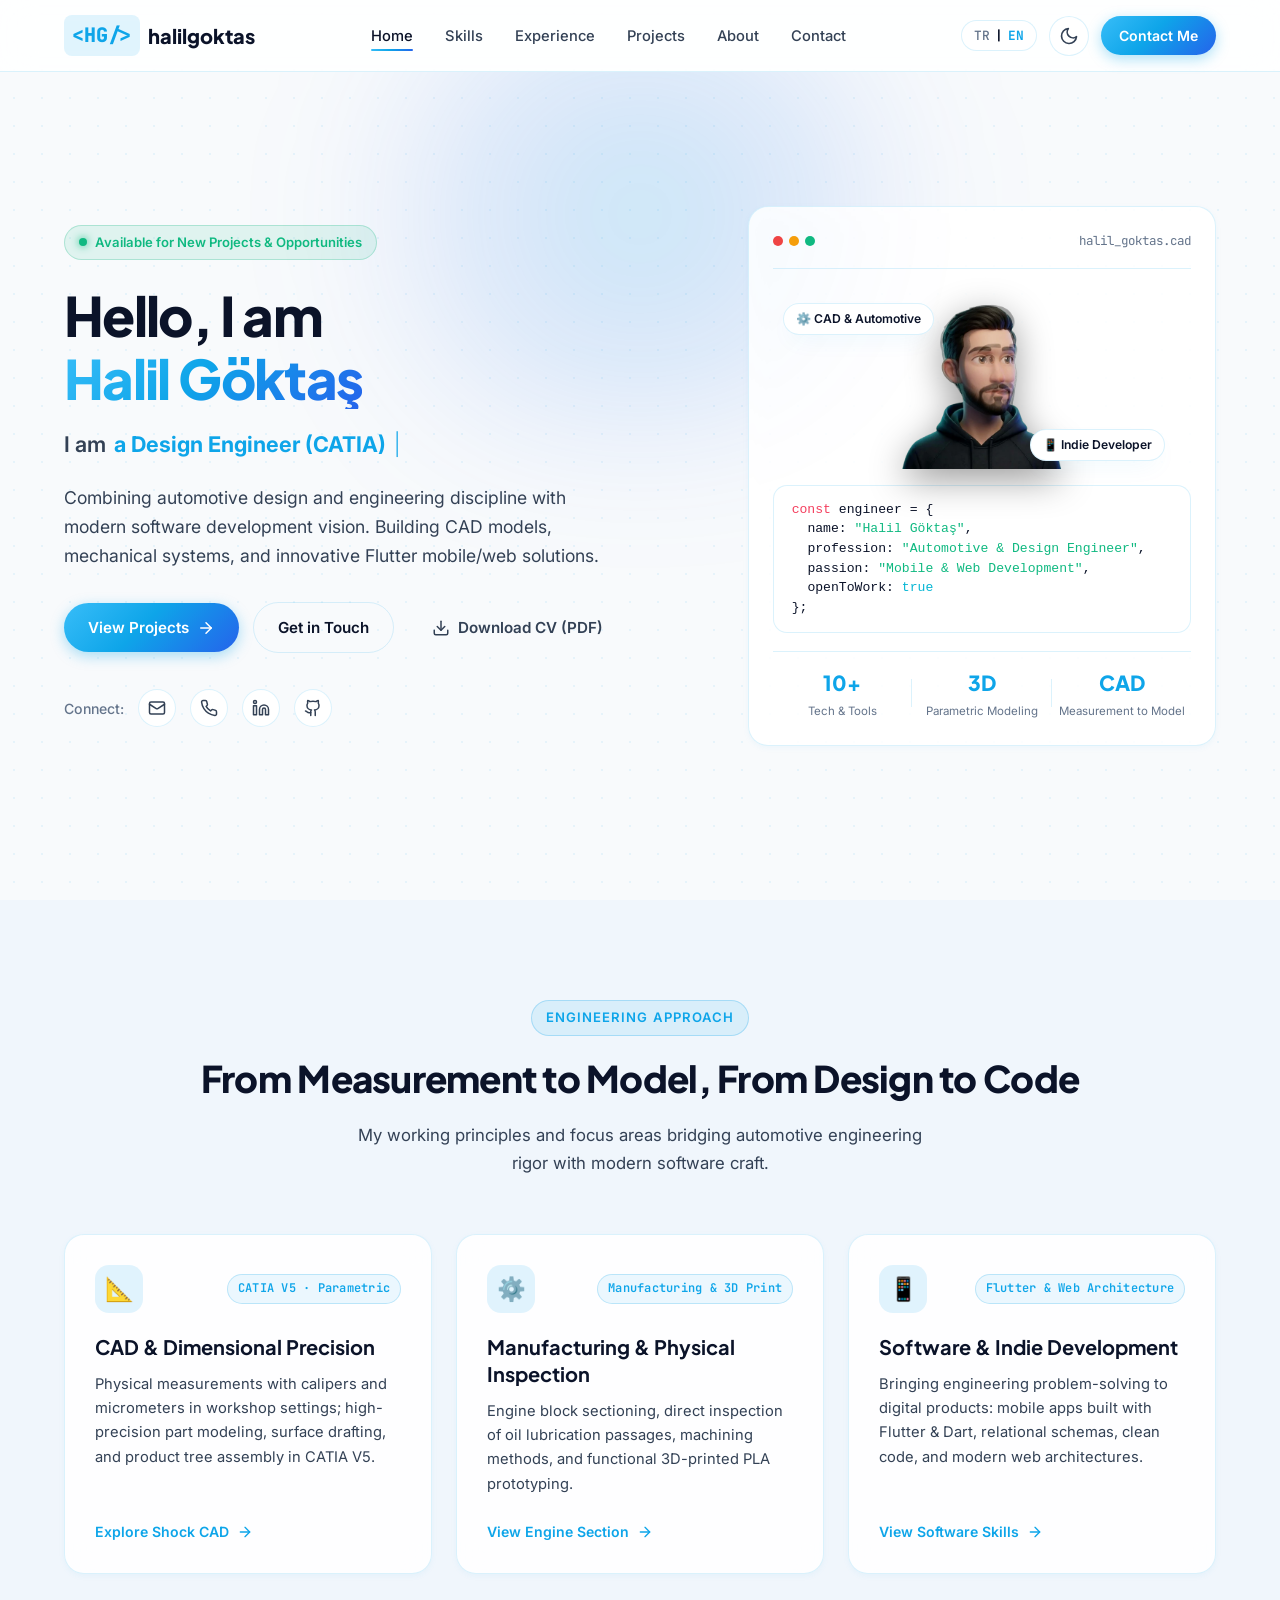
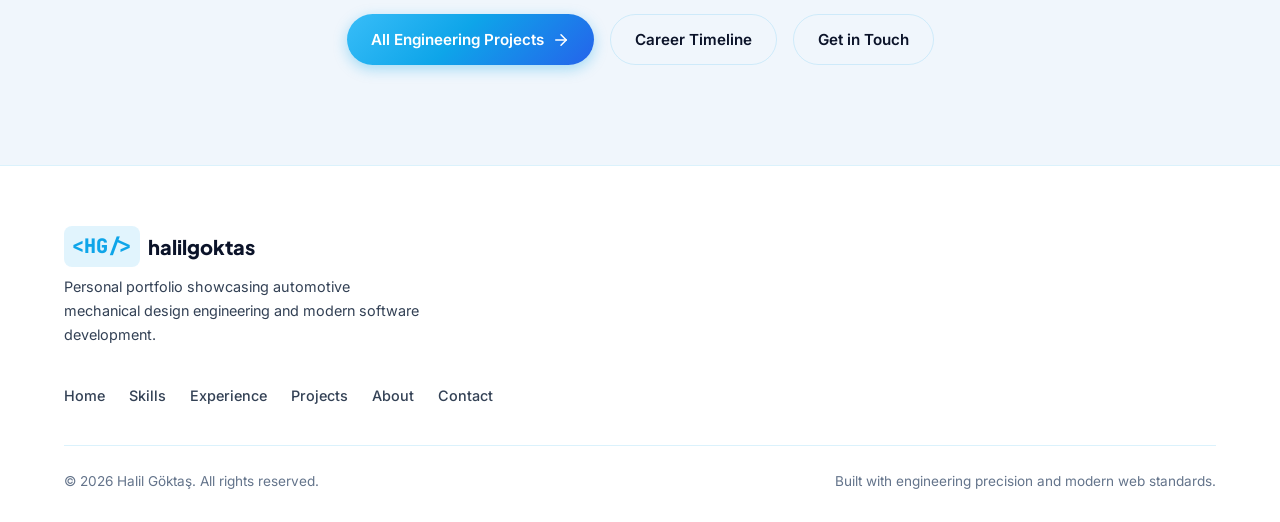
==== commit eeb71d42: "Ana sayfadaki proje gorsel kartlari kaldirilarak Muhendislik Yaklasimi ve Vizyon Ozeti bolumu eklend" ====
--- a/index.html
+++ b/index.html
@@ -203,22 +203,72 @@
       </div>
     </section>
 
-    <section class="section section-alt">
+    <!-- Mühendislik Yaklaşımı & Vizyon Bölümü -->
+    <section class="section section-alt" id="engineering-vision">
       <div class="container">
         <div class="section-header text-center">
-          <h2 class="section-title" data-i18n="work.homeTitle">Seçili mühendislik çalışmaları</h2>
-          <p class="section-subtitle" data-i18n="work.homeSubtitle">Ölçüsünü aldığım bir amortisörün CAD modeli ve yağlama kanallarını görünür kılan motor bloğu kesiti.</p>
-        </div>
-        <div class="featured-projects"><article class="project-card glass-card real-project" id="featured-shock">
- <div class="project-photo cad-photo"><img src="assets/projects/amortisor-cad.png" width="812" height="813" alt="Ölçüleri alınarak CATIA ortamında modellenen amortisör montajı" data-i18n-alt="work.shockAlt" loading="lazy" decoding="async" /></div>
- <div class="project-content"><p class="project-meta" data-i18n="work.shockType">Bireysel dönem projesi</p>
- <h3 class="project-title" data-i18n="work.shockTitle">Amortisör ölçümü ve CAD montajı</h3><p class="project-summary" data-i18n="work.shockSummary">Sanayiden temin ettiğim amortisörün ölçülerini alarak parçalarını CATIA ortamında modelledim ve montajını oluşturdum.</p>
- <a class="btn btn-outline" href="projects.html#shock"><span  data-i18n="work.viewWork">Çalışmayı incele</span></a></div></article><article class="project-card glass-card real-project" id="featured-engine">
- <div class="project-photo engine-photo"><img src="assets/projects/motor-blogu-kesit.jpg" width="5312" height="2988" alt="Yağlama kanallarını açığa çıkarmak amacıyla kesilmiş motor bloğunun atölye fotoğrafı" data-i18n-alt="work.engineAlt" loading="lazy" decoding="async" /></div>
- <div class="project-content"><p class="project-meta" data-i18n="work.engineType">Bitirme projesi · 2 kişilik çalışma</p>
- <h3 class="project-title" data-i18n="work.engineTitle">Motor bloğunda yağlama kanallarının incelenmesi</h3><p class="project-summary" data-i18n="work.engineSummary">Motorun içindeki yağlama yollarını göstermek amacıyla temin ettiğim motor bloğunun kesim sürecini organize ederek yağlama kanallarını açığa çıkardım.</p>
- <a class="btn btn-outline" href="projects.html#engine"><span  data-i18n="work.viewWork">Çalışmayı incele</span></a></div></article></div>
-        <div class="featured-footer"><a class="btn btn-primary" href="projects.html"><span  data-i18n="work.more">Tüm projeler</span></a><a class="btn btn-outline" href="experience.html" data-i18n="homeExplore.cardExpBtn">Kariyer Çizelgesi</a></div>
+          <span class="section-badge" data-i18n="vision.badge">Mühendislik Yaklaşımı</span>
+          <h2 class="section-title" data-i18n="vision.title">Ölçümden Modele, Tasarımdan Koda</h2>
+          <p class="section-subtitle" data-i18n="vision.subtitle">Otomotiv mühendisliği titizliğini modern yazılım vizyonuyla birleştiren çalışma felsefem ve temel odak alanlarım.</p>
+        </div>
+
+        <div class="vision-grid">
+          <!-- 1. CAD & Parça Hassasiyeti -->
+          <article class="vision-card glass-card">
+            <div class="vision-card-top">
+              <div class="vision-card-icon">📐</div>
+              <span class="vision-tag" data-i18n="vision.card1Tag">CATIA V5 · Parametrik</span>
+            </div>
+            <h3 class="vision-card-title" data-i18n="vision.card1Title">CAD &amp; Parça Hassasiyeti</h3>
+            <p class="vision-card-desc" data-i18n="vision.card1Desc">Atölye ve sanayi ortamında kumpas ve mikrometre ile fiziksel ölçüm; CATIA V5'te hassas parça modelleme, yüzey işleme ve ürün ağacı montaj ilişkileri.</p>
+            <a href="projects.html#shock" class="vision-card-link">
+              <span data-i18n="vision.card1Btn">Amortisör CAD İncele</span>
+              <svg xmlns="http://www.w3.org/2000/svg" width="16" height="16" viewBox="0 0 24 24" fill="none" stroke="currentColor" stroke-width="2" stroke-linecap="round" stroke-linejoin="round"><line x1="5" y1="12" x2="19" y2="12"/><polyline points="12 5 19 12 12 19"/></svg>
+            </a>
+          </article>
+
+          <!-- 2. İmalat & Fiziksel İnceleme -->
+          <article class="vision-card glass-card">
+            <div class="vision-card-top">
+              <div class="vision-card-icon">⚙️</div>
+              <span class="vision-tag" data-i18n="vision.card2Tag">İmalat &amp; 3D Baskı</span>
+            </div>
+            <h3 class="vision-card-title" data-i18n="vision.card2Title">İmalat &amp; Fiziksel İnceleme</h3>
+            <p class="vision-card-desc" data-i18n="vision.card2Desc">Motor bloğu kesim süreçleri, yağlama kanallarının doğrudan analizi, talaşlı imalat yöntemleri ve PLA malzeme ile fonksiyonel 3D baskı prototipleri.</p>
+            <a href="projects.html#engine" class="vision-card-link">
+              <span data-i18n="vision.card2Btn">Motor Bloğu Kesitini Gör</span>
+              <svg xmlns="http://www.w3.org/2000/svg" width="16" height="16" viewBox="0 0 24 24" fill="none" stroke="currentColor" stroke-width="2" stroke-linecap="round" stroke-linejoin="round"><line x1="5" y1="12" x2="19" y2="12"/><polyline points="12 5 19 12 12 19"/></svg>
+            </a>
+          </article>
+
+          <!-- 3. Bağımsız Yazılım & Dijital Ürünler -->
+          <article class="vision-card glass-card">
+            <div class="vision-card-top">
+              <div class="vision-card-icon">📱</div>
+              <span class="vision-tag" data-i18n="vision.card3Tag">Flutter &amp; Web Mimarisi</span>
+            </div>
+            <h3 class="vision-card-title" data-i18n="vision.card3Title">Yazılım &amp; Bağımsız Geliştirme</h3>
+            <p class="vision-card-desc" data-i18n="vision.card3Desc">Mühendislik analitiğini dijital dünyaya taşıyan Flutter &amp; Dart mobil uygulamaları, veritabanı şemaları, temiz mimari ve modern web arayüzleri.</p>
+            <a href="skills.html" class="vision-card-link">
+              <span data-i18n="vision.card3Btn">Yazılım Yeteneklerini Gör</span>
+              <svg xmlns="http://www.w3.org/2000/svg" width="16" height="16" viewBox="0 0 24 24" fill="none" stroke="currentColor" stroke-width="2" stroke-linecap="round" stroke-linejoin="round"><line x1="5" y1="12" x2="19" y2="12"/><polyline points="12 5 19 12 12 19"/></svg>
+            </a>
+          </article>
+        </div>
+
+        <!-- Alt Eylem Butonları -->
+        <div class="vision-footer">
+          <a class="btn btn-primary" href="projects.html">
+            <span data-i18n="vision.viewAllProjects">Tüm Projeleri İncele</span>
+            <svg xmlns="http://www.w3.org/2000/svg" width="18" height="18" viewBox="0 0 24 24" fill="none" stroke="currentColor" stroke-width="2" stroke-linecap="round" stroke-linejoin="round"><line x1="5" y1="12" x2="19" y2="12"/><polyline points="12 5 19 12 12 19"/></svg>
+          </a>
+          <a class="btn btn-outline" href="experience.html">
+            <span data-i18n="vision.viewExperience">Kariyer Çizelgesi</span>
+          </a>
+          <a class="btn btn-outline" href="contact.html">
+            <span data-i18n="vision.viewContact">İletişime Geç</span>
+          </a>
+        </div>
       </div>
     </section>
   </main>
--- a/style.css
+++ b/style.css
@@ -2201,6 +2201,112 @@
 .text-project { padding: 24px; border-radius: var(--radius-lg); }
 .text-project .project-meta { font-size: .875rem; margin-bottom: 12px; }
 .featured-footer { display: flex; flex-wrap: wrap; justify-content: center; gap: 16px; margin-top: 32px; }
+
+/* Engineering Vision & Core Pillars Grid */
+.vision-grid {
+  display: grid;
+  grid-template-columns: repeat(3, minmax(0, 1fr));
+  gap: 24px;
+  margin-top: 40px;
+}
+
+.vision-card {
+  padding: 30px;
+  display: flex;
+  flex-direction: column;
+  justify-content: space-between;
+  border-radius: var(--radius-lg);
+  position: relative;
+  transition: transform var(--transition-normal), box-shadow var(--transition-normal), border-color var(--transition-normal);
+}
+
+.vision-card:hover {
+  transform: translateY(-4px);
+  border-color: var(--border-highlight);
+  box-shadow: var(--shadow-md), 0 0 24px rgba(var(--color-primary-rgb), 0.16);
+}
+
+.vision-card-top {
+  display: flex;
+  align-items: center;
+  justify-content: space-between;
+  gap: 12px;
+  margin-bottom: 20px;
+}
+
+.vision-card-icon {
+  width: 48px;
+  height: 48px;
+  border-radius: var(--radius-md);
+  background: rgba(var(--color-primary-rgb), 0.12);
+  color: var(--color-primary);
+  display: flex;
+  align-items: center;
+  justify-content: center;
+  font-size: 1.45rem;
+  flex-shrink: 0;
+}
+
+.vision-tag {
+  font-size: 0.75rem;
+  font-weight: 600;
+  color: var(--color-primary);
+  background: rgba(var(--color-primary-rgb), 0.08);
+  border: 1px solid rgba(var(--color-primary-rgb), 0.22);
+  border-radius: var(--radius-full);
+  padding: 4px 10px;
+  font-family: var(--font-mono);
+  letter-spacing: 0.02em;
+}
+
+.vision-card-title {
+  font-family: var(--font-heading);
+  font-size: 1.25rem;
+  font-weight: 700;
+  margin-bottom: 12px;
+  line-height: 1.35;
+  color: var(--text-primary);
+}
+
+.vision-card-desc {
+  font-size: 0.92rem;
+  color: var(--text-secondary);
+  line-height: 1.65;
+  margin-bottom: 24px;
+  flex-grow: 1;
+}
+
+.vision-card-link {
+  display: inline-flex;
+  align-items: center;
+  gap: 8px;
+  font-size: 0.88rem;
+  font-weight: 600;
+  color: var(--color-primary);
+  transition: gap var(--transition-fast), color var(--transition-fast);
+  text-decoration: none;
+}
+
+.vision-card:hover .vision-card-link {
+  gap: 12px;
+  color: #38bdf8;
+}
+
+.vision-footer {
+  display: flex;
+  flex-wrap: wrap;
+  justify-content: center;
+  gap: 16px;
+  margin-top: 40px;
+}
+
+@media (max-width: 960px) {
+  .vision-grid {
+    grid-template-columns: 1fr;
+    gap: 20px;
+  }
+}
+
 .form-note { font-size: .95rem; color: var(--text-secondary); margin-bottom: 24px; }
 .nav-container { gap: 16px; }
 .nav-actions { flex-shrink: 0; }
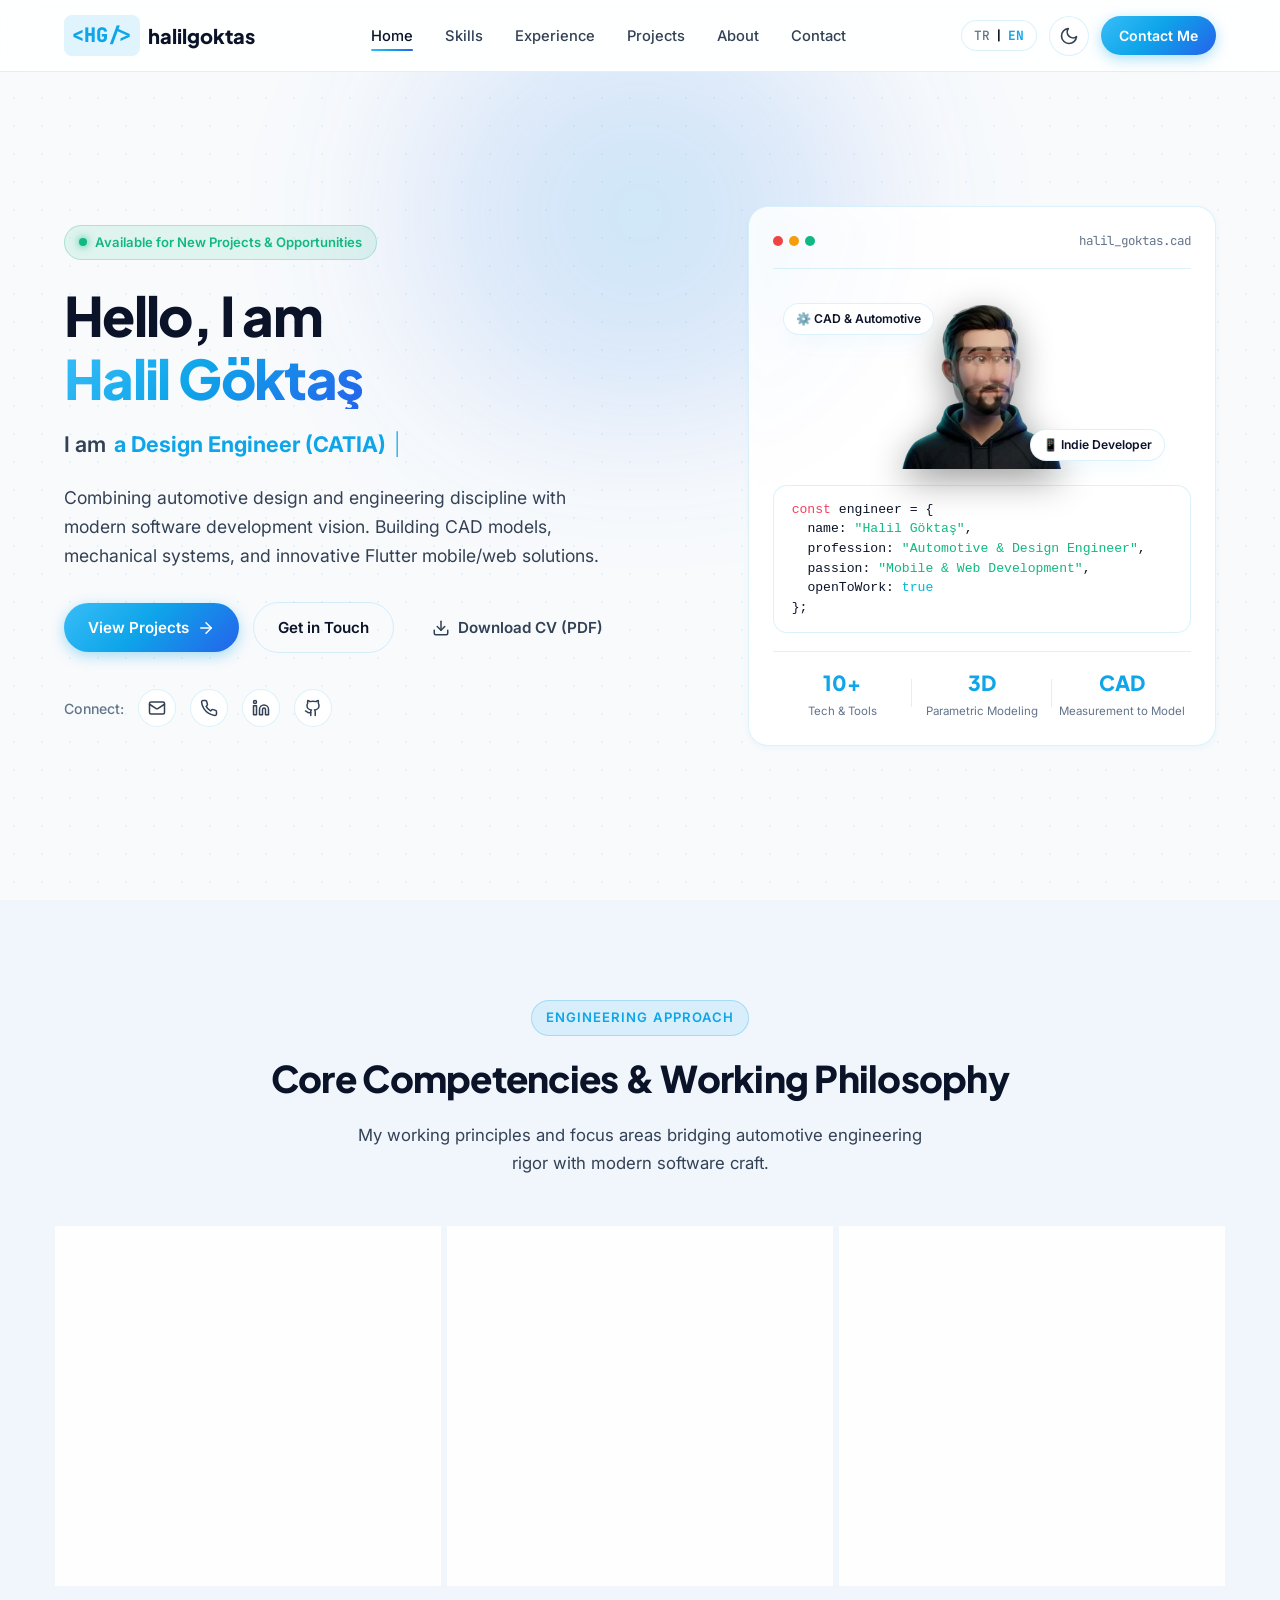
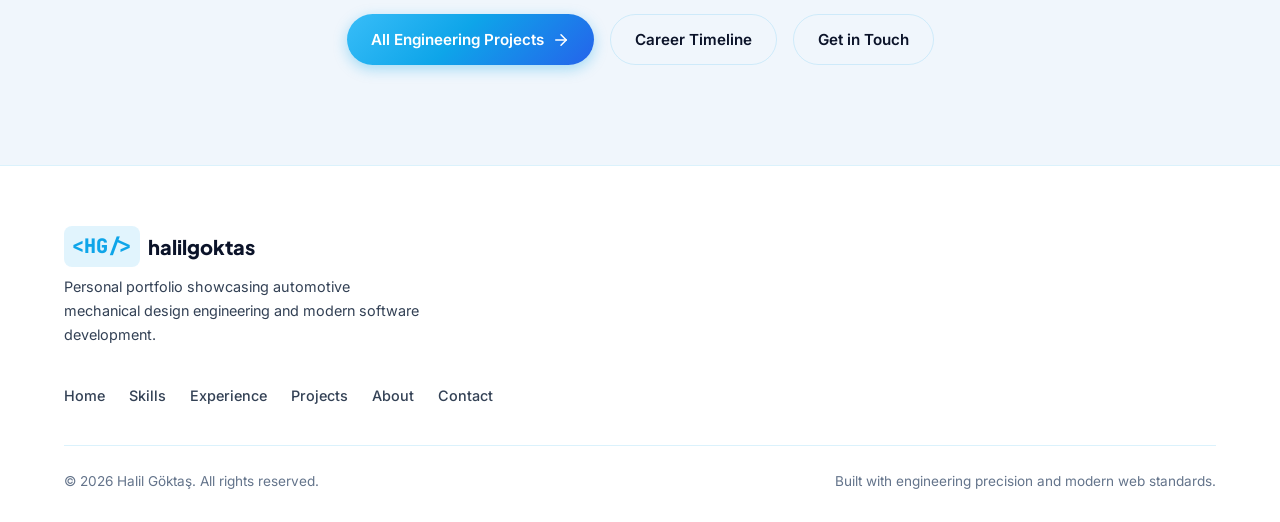
==== commit f4ed9601: "Muhendislik Yaklasimi bolumu basligi 'Temel Yetkinlikler & Calisma Felsefesi' olarak guncellendi" ====
--- a/index.html
+++ b/index.html
@@ -208,7 +208,7 @@
       <div class="container">
         <div class="section-header text-center">
           <span class="section-badge" data-i18n="vision.badge">Mühendislik Yaklaşımı</span>
-          <h2 class="section-title" data-i18n="vision.title">Ölçümden Modele, Tasarımdan Koda</h2>
+          <h2 class="section-title" data-i18n="vision.title">Temel Yetkinlikler &amp; Çalışma Felsefesi</h2>
           <p class="section-subtitle" data-i18n="vision.subtitle">Otomotiv mühendisliği titizliğini modern yazılım vizyonuyla birleştiren çalışma felsefem ve temel odak alanlarım.</p>
         </div>
 
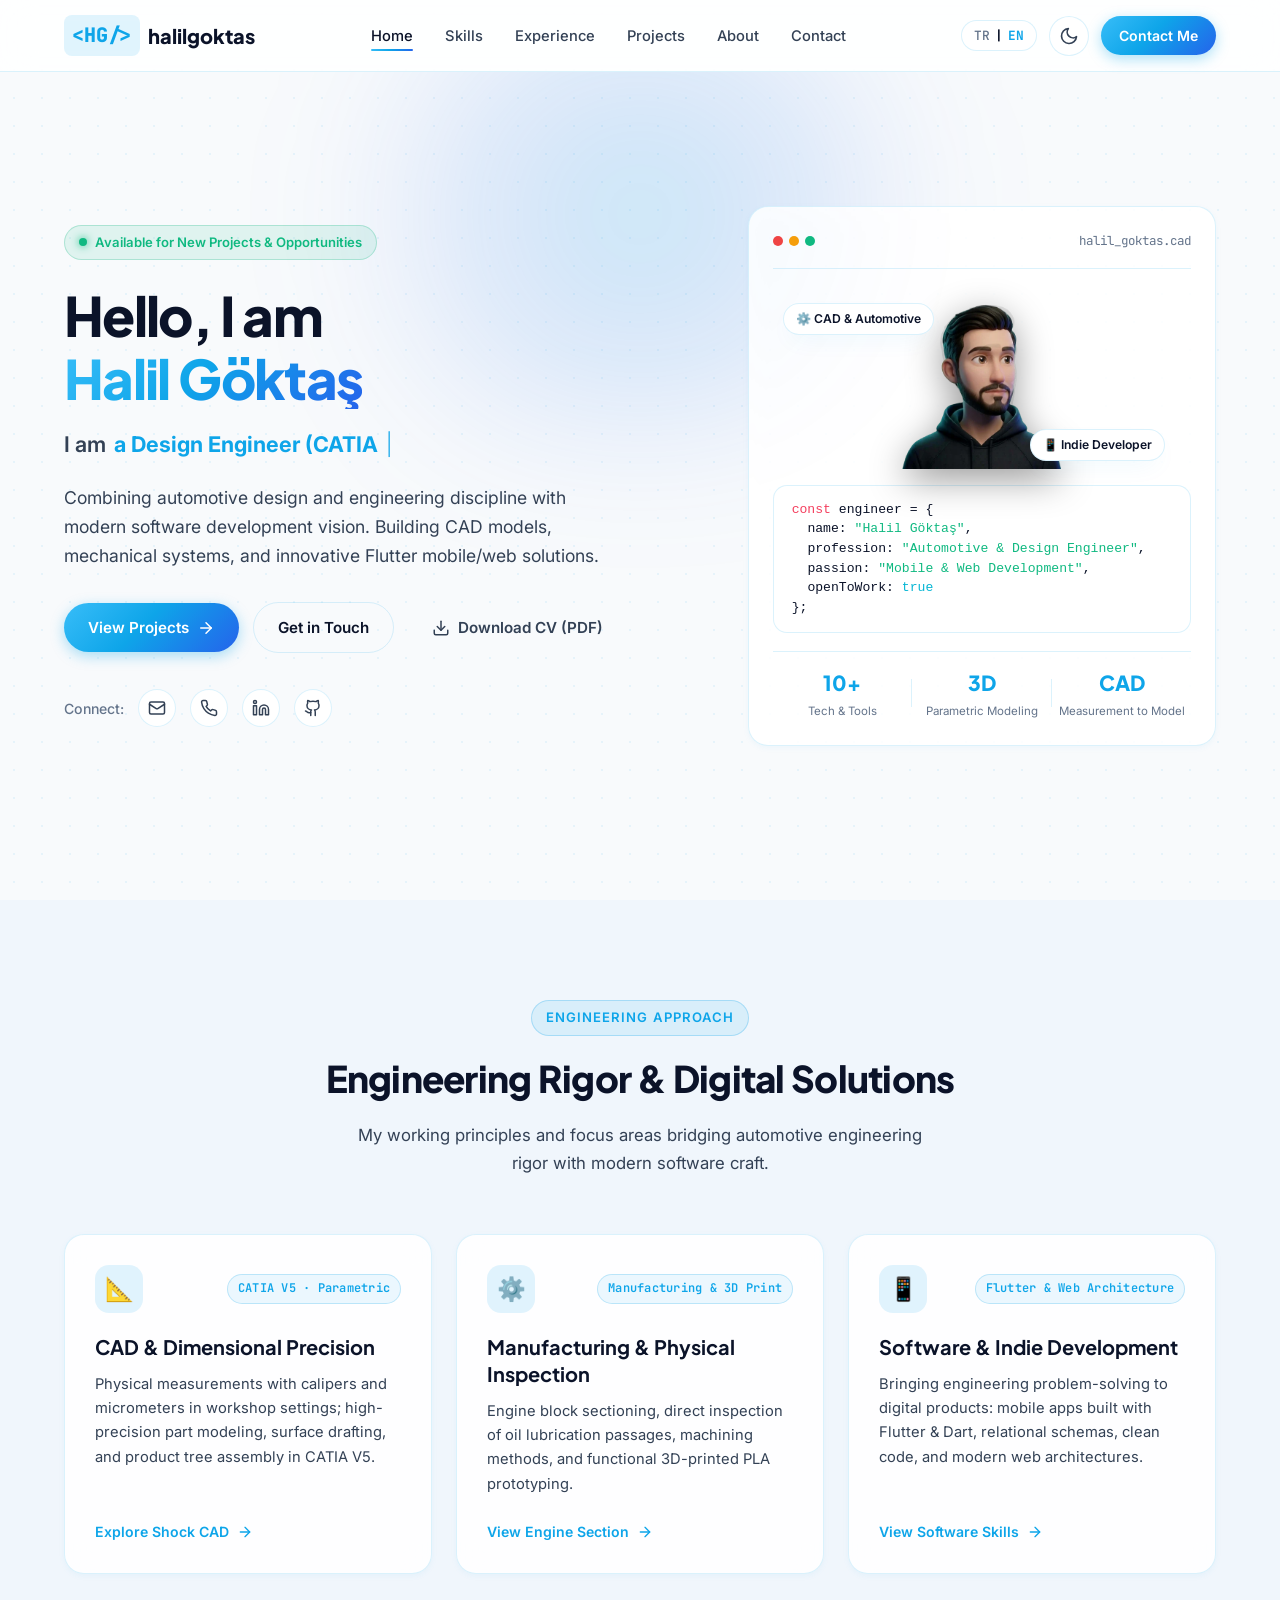
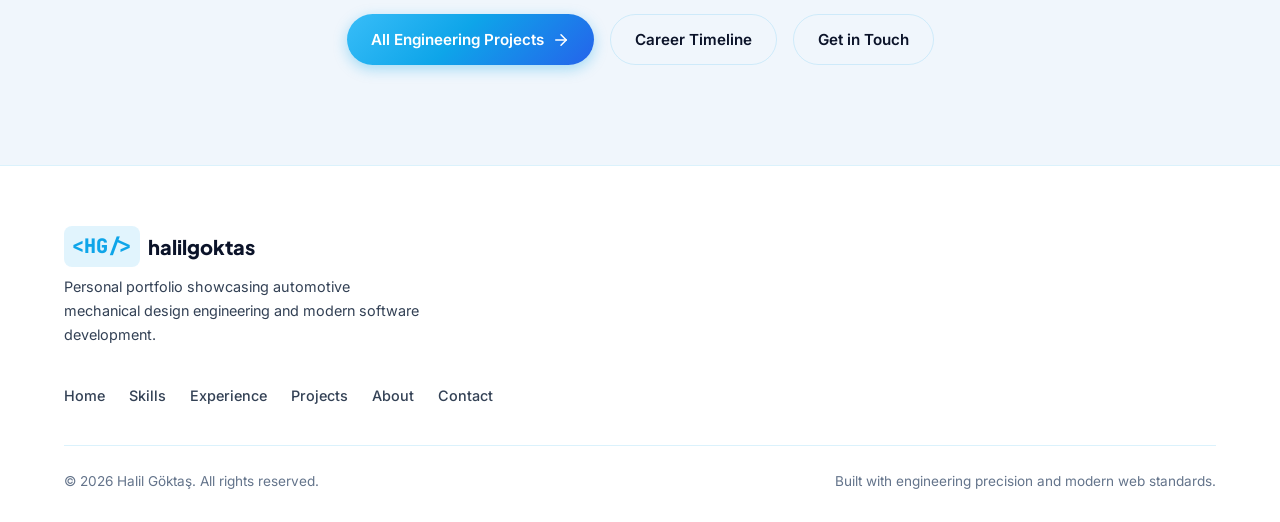
==== commit 770fd9a1: "Muhendislik Yaklasimi bolum basligi 'Muhendislik Disiplini & Dijital Cozumler' olarak guncellendi" ====
--- a/index.html
+++ b/index.html
@@ -208,7 +208,7 @@
       <div class="container">
         <div class="section-header text-center">
           <span class="section-badge" data-i18n="vision.badge">Mühendislik Yaklaşımı</span>
-          <h2 class="section-title" data-i18n="vision.title">Temel Yetkinlikler &amp; Çalışma Felsefesi</h2>
+          <h2 class="section-title" data-i18n="vision.title">Mühendislik Disiplini &amp; Dijital Çözümler</h2>
           <p class="section-subtitle" data-i18n="vision.subtitle">Otomotiv mühendisliği titizliğini modern yazılım vizyonuyla birleştiren çalışma felsefem ve temel odak alanlarım.</p>
         </div>
 
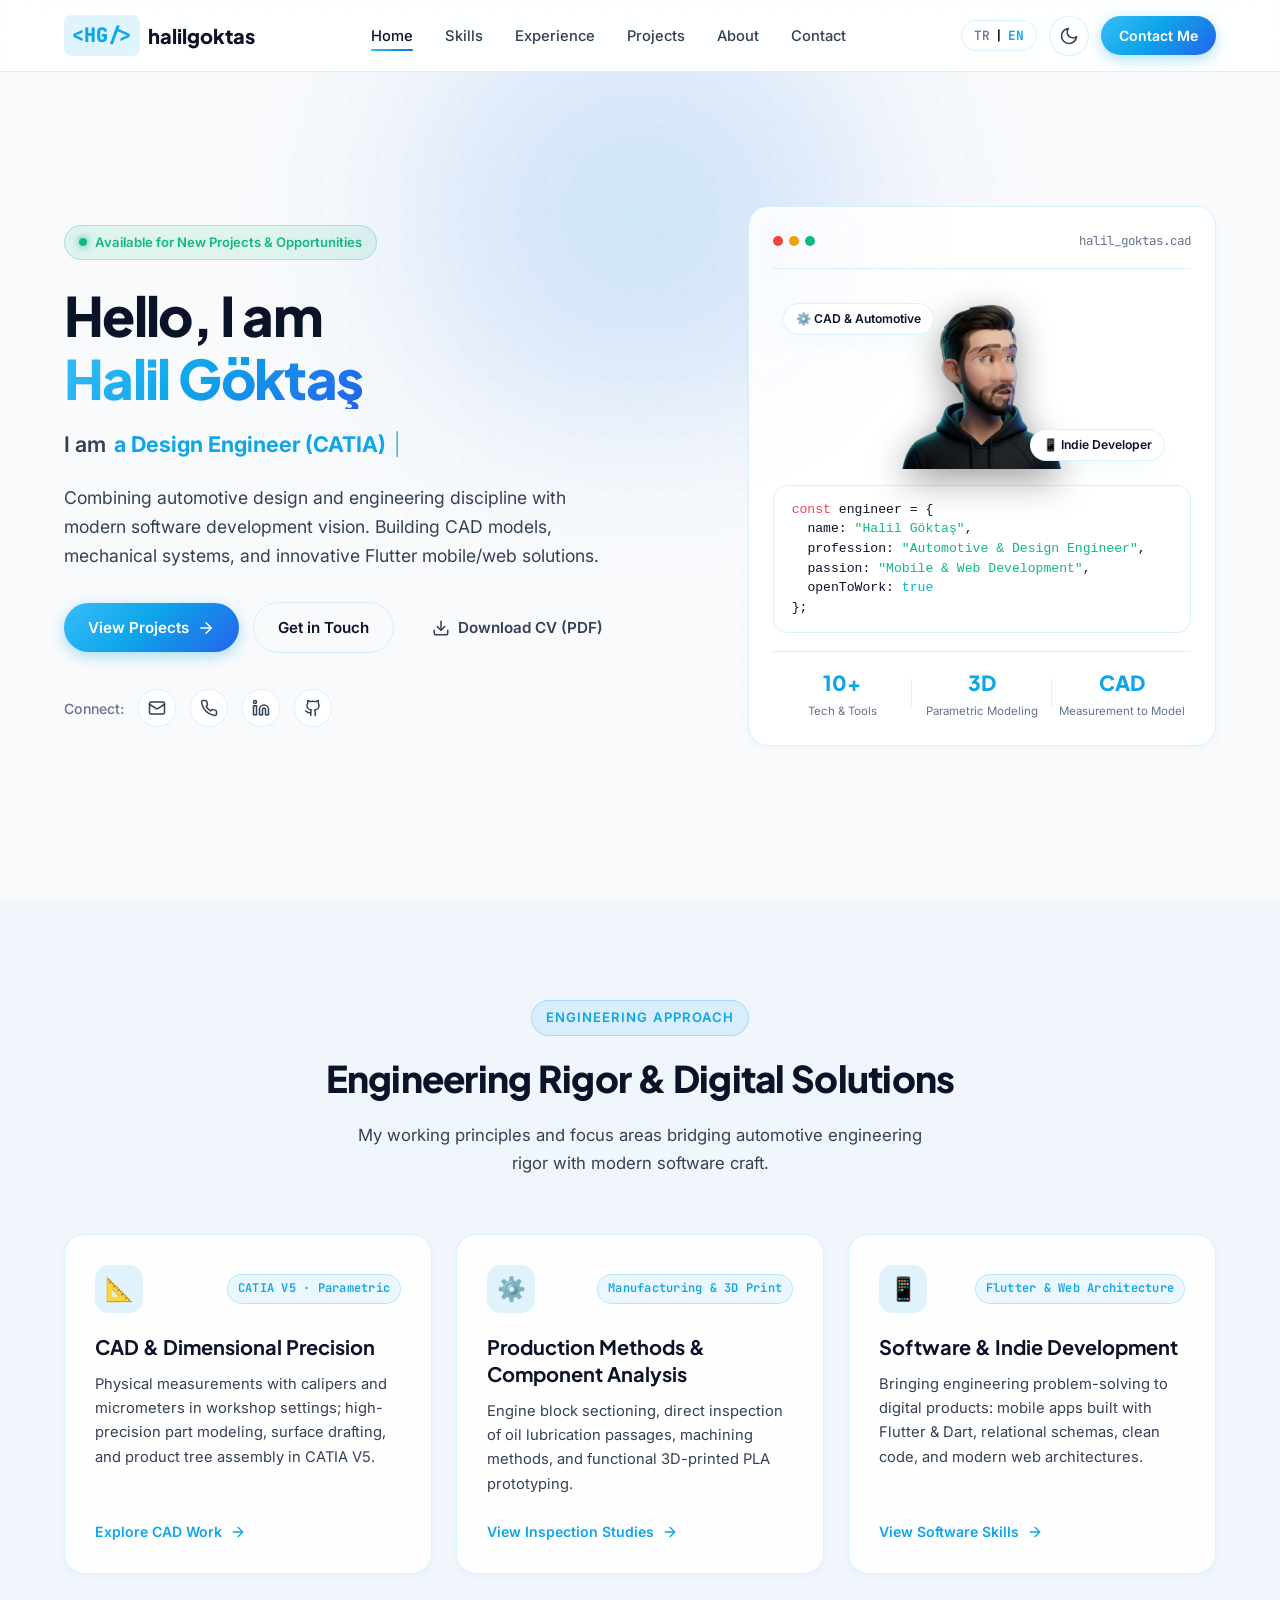
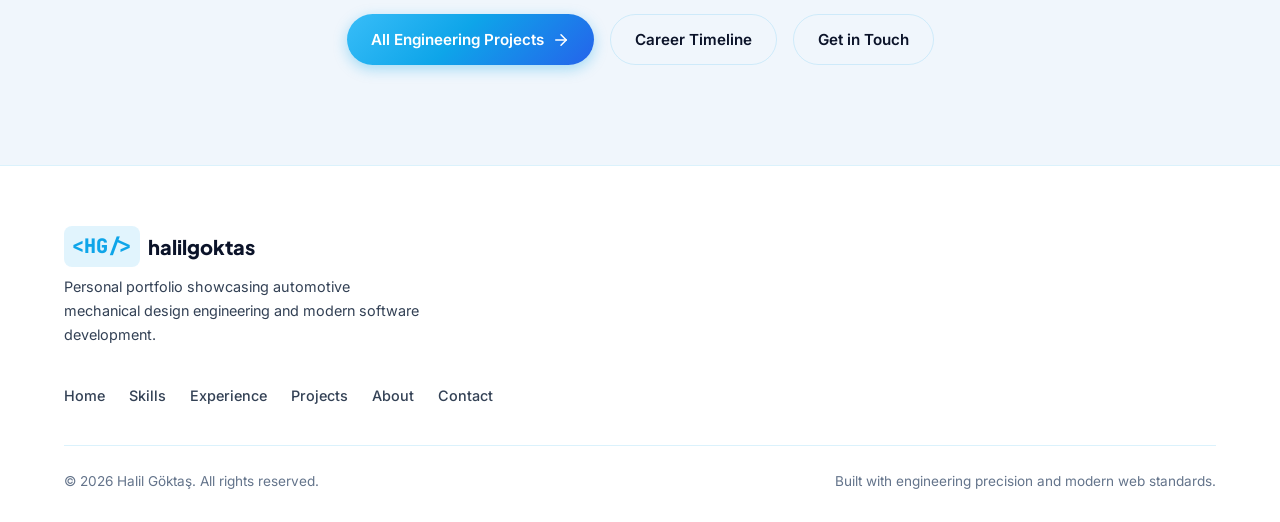
==== commit f727b5ad: "2. kart basligi 'Uretim Yontemleri & Parca Analizi' olarak ve yonlendirme butonlari genellestirilere" ====
--- a/index.html
+++ b/index.html
@@ -222,21 +222,21 @@
             <h3 class="vision-card-title" data-i18n="vision.card1Title">CAD &amp; Parça Hassasiyeti</h3>
             <p class="vision-card-desc" data-i18n="vision.card1Desc">Atölye ve sanayi ortamında kumpas ve mikrometre ile fiziksel ölçüm; CATIA V5'te hassas parça modelleme, yüzey işleme ve ürün ağacı montaj ilişkileri.</p>
             <a href="projects.html#shock" class="vision-card-link">
-              <span data-i18n="vision.card1Btn">Amortisör CAD İncele</span>
+              <span data-i18n="vision.card1Btn">CAD Çalışmalarını İncele</span>
               <svg xmlns="http://www.w3.org/2000/svg" width="16" height="16" viewBox="0 0 24 24" fill="none" stroke="currentColor" stroke-width="2" stroke-linecap="round" stroke-linejoin="round"><line x1="5" y1="12" x2="19" y2="12"/><polyline points="12 5 19 12 12 19"/></svg>
             </a>
           </article>
 
-          <!-- 2. İmalat & Fiziksel İnceleme -->
+          <!-- 2. Üretim Yöntemleri & Parça Analizi -->
           <article class="vision-card glass-card">
             <div class="vision-card-top">
               <div class="vision-card-icon">⚙️</div>
               <span class="vision-tag" data-i18n="vision.card2Tag">İmalat &amp; 3D Baskı</span>
             </div>
-            <h3 class="vision-card-title" data-i18n="vision.card2Title">İmalat &amp; Fiziksel İnceleme</h3>
+            <h3 class="vision-card-title" data-i18n="vision.card2Title">Üretim Yöntemleri &amp; Parça Analizi</h3>
             <p class="vision-card-desc" data-i18n="vision.card2Desc">Motor bloğu kesim süreçleri, yağlama kanallarının doğrudan analizi, talaşlı imalat yöntemleri ve PLA malzeme ile fonksiyonel 3D baskı prototipleri.</p>
             <a href="projects.html#engine" class="vision-card-link">
-              <span data-i18n="vision.card2Btn">Motor Bloğu Kesitini Gör</span>
+              <span data-i18n="vision.card2Btn">İnceleme Çalışmalarını Gör</span>
               <svg xmlns="http://www.w3.org/2000/svg" width="16" height="16" viewBox="0 0 24 24" fill="none" stroke="currentColor" stroke-width="2" stroke-linecap="round" stroke-linejoin="round"><line x1="5" y1="12" x2="19" y2="12"/><polyline points="12 5 19 12 12 19"/></svg>
             </a>
           </article>
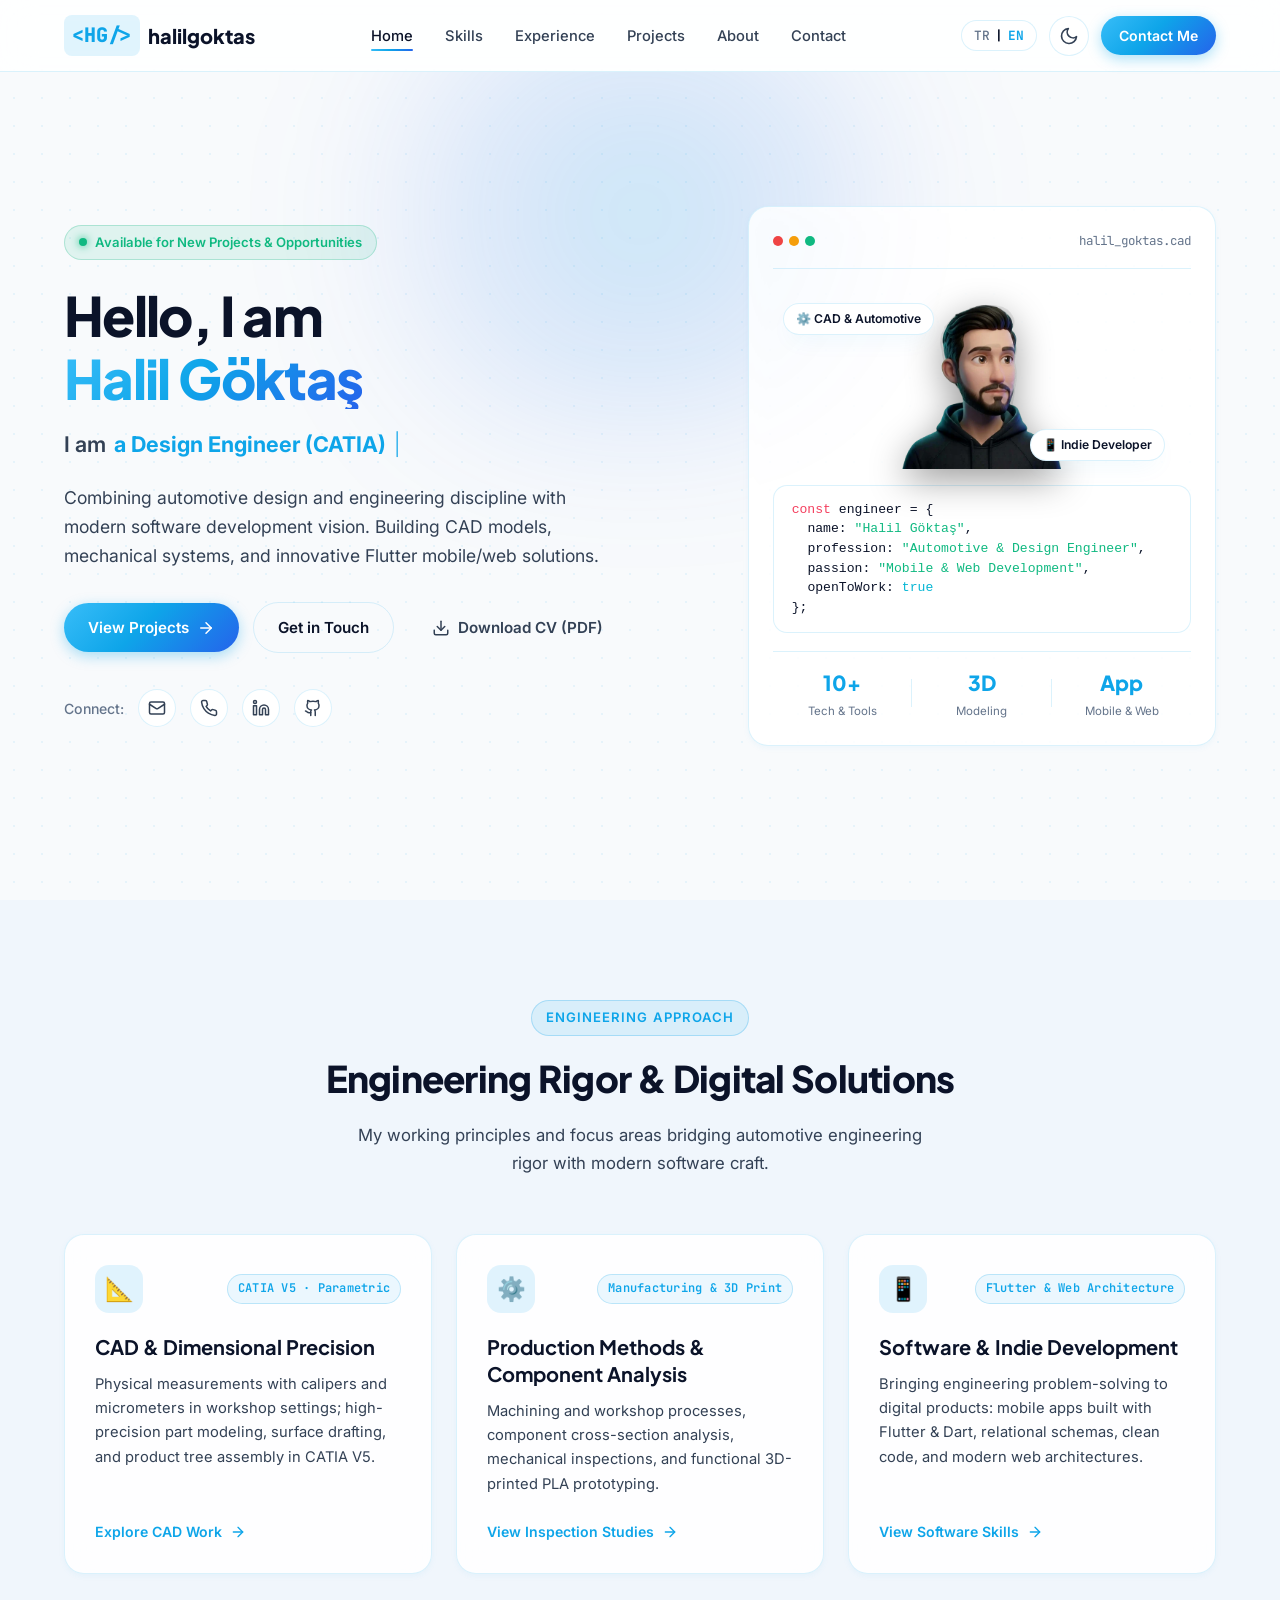
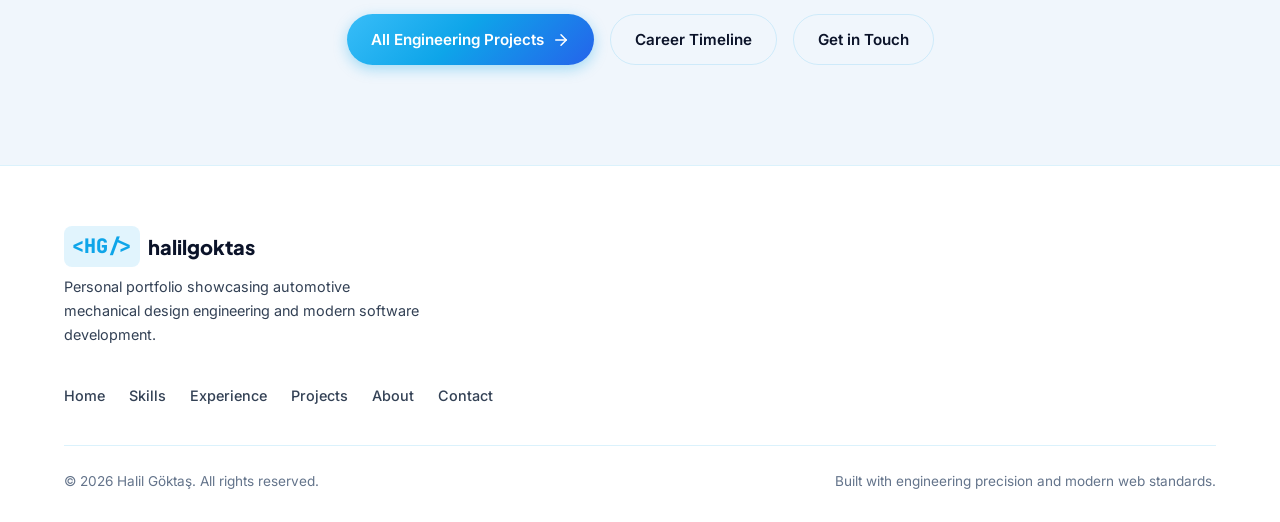
==== commit 7d2cca90: "Hero rozetleri dengelendi (3D Modelleme & App Mobil-Web) ve 2. kartin govde metni genellestirildi" ====
--- a/index.html
+++ b/index.html
@@ -188,12 +188,12 @@
               <div class="stat-divider"></div>
               <div class="stat-item">
                 <span class="stat-number" data-i18n="hero.stat2Number">3D</span>
-                <span class="stat-desc" data-i18n="hero.stat2Text">Parametrik Modelleme</span>
+                <span class="stat-desc" data-i18n="hero.stat2Text">Modelleme</span>
               </div>
               <div class="stat-divider"></div>
               <div class="stat-item">
-                <span class="stat-number" data-i18n="hero.stat3Number">CAD</span>
-                <span class="stat-desc" data-i18n="hero.stat3Text">Ölçümden Modele</span>
+                <span class="stat-number" data-i18n="hero.stat3Number">App</span>
+                <span class="stat-desc" data-i18n="hero.stat3Text">Mobil &amp; Web</span>
               </div>
             </div>
 
@@ -234,7 +234,7 @@
               <span class="vision-tag" data-i18n="vision.card2Tag">İmalat &amp; 3D Baskı</span>
             </div>
             <h3 class="vision-card-title" data-i18n="vision.card2Title">Üretim Yöntemleri &amp; Parça Analizi</h3>
-            <p class="vision-card-desc" data-i18n="vision.card2Desc">Motor bloğu kesim süreçleri, yağlama kanallarının doğrudan analizi, talaşlı imalat yöntemleri ve PLA malzeme ile fonksiyonel 3D baskı prototipleri.</p>
+            <p class="vision-card-desc" data-i18n="vision.card2Desc">Talaşlı imalat ve atölye süreçleri, parça kesit analizleri, mekanik incelemeler ve PLA ile fonksiyonel 3D baskı prototipleme.</p>
             <a href="projects.html#engine" class="vision-card-link">
               <span data-i18n="vision.card2Btn">İnceleme Çalışmalarını Gör</span>
               <svg xmlns="http://www.w3.org/2000/svg" width="16" height="16" viewBox="0 0 24 24" fill="none" stroke="currentColor" stroke-width="2" stroke-linecap="round" stroke-linejoin="round"><line x1="5" y1="12" x2="19" y2="12"/><polyline points="12 5 19 12 12 19"/></svg>
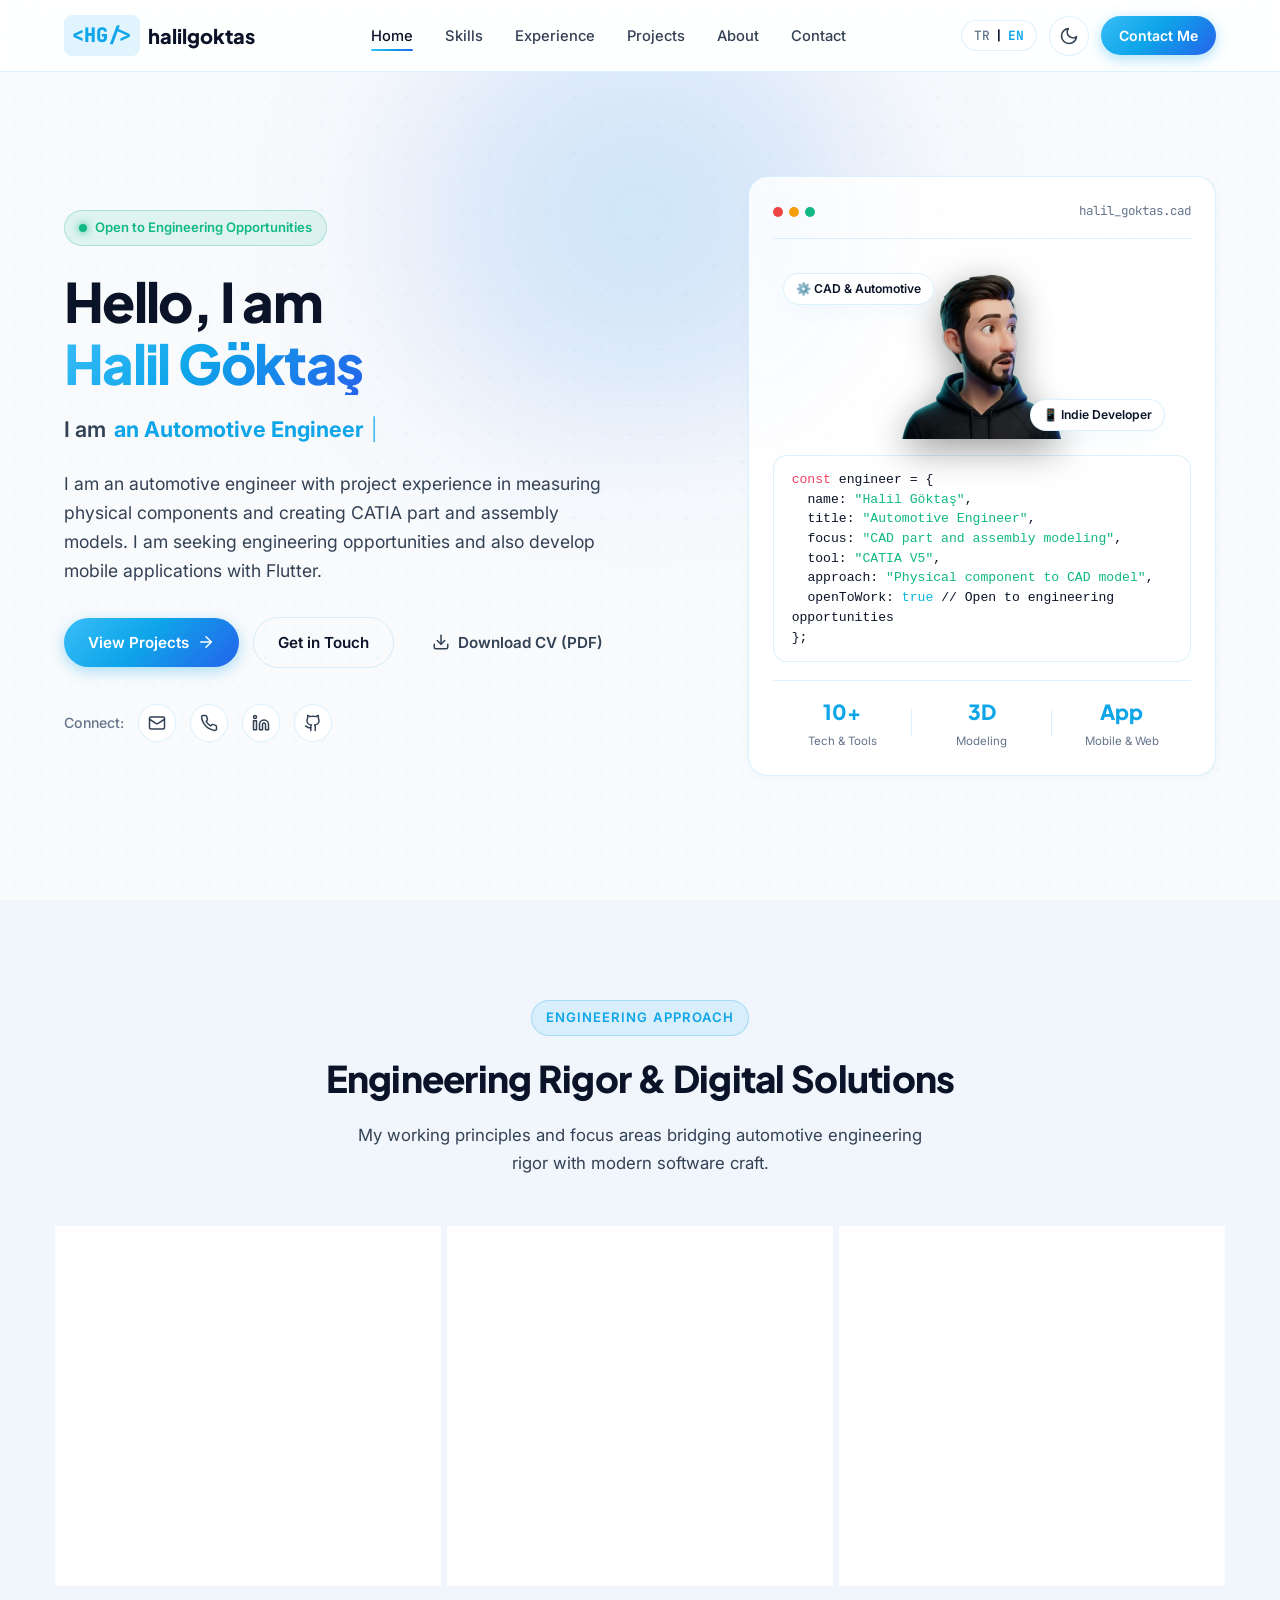
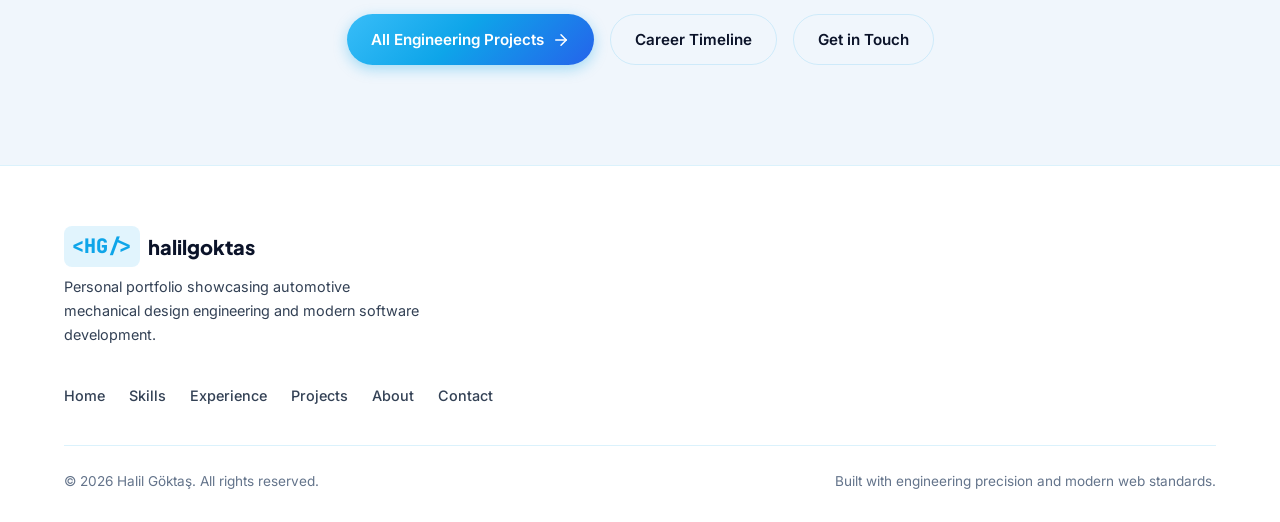
==== commit c18dbd20: "Muhendislik is arama odagiyla portfoy guncellendi ve proje detay sayfalari eklendi - index.html: Muh" ====
--- a/index.html
+++ b/index.html
@@ -84,7 +84,7 @@
         <div class="hero-content">
           <div class="badge-pill">
             <span class="status-dot"></span>
-            <span id="hero-badge-text" data-i18n="hero.badge">Yeni Projeler &amp; İş Birlikleri İçin Müsait</span>
+            <span id="hero-badge-text" data-i18n="hero.badge">Mühendislik İş Fırsatlarına Açık</span>
           </div>
 
           <h1 class="hero-title">
@@ -99,7 +99,7 @@
             <span class="typewriter-cursor">|</span>
           </div>
 
-          <p class="hero-description" data-i18n="hero.desc">Otomotiv tasarımı ve mühendislik disiplinini modern yazılım vizyonuyla birleştiriyorum. Mekanik sistemler, CAD parça modelleme ve yenilikçi Flutter mobil / web çözümleri üretiyorum.</p>
+          <p class="hero-description" data-i18n="hero.desc">Otomotiv mühendisiyim. Gerçek parçaların ölçümünden CATIA ortamında parça modelleme ve montaja uzanan projeler üzerinde çalıştım. Mühendislik alanında iş fırsatlarını değerlendiriyor, ayrıca Flutter ile mobil uygulamalar geliştiriyorum.</p>
 
           <!-- Eylem Butonları -->
           <div class="hero-cta-group">
@@ -173,9 +173,11 @@
             <div class="profile-code-snippet">
               <pre><code><span class="code-kw">const</span> engineer = {
   name: <span class="code-str">"Halil Göktaş"</span>,
-  profession: <span class="code-str" data-i18n="hero.codeProfession">"Otomotiv &amp; Tasarım Mühendisi"</span>,
-  passion: <span class="code-str" data-i18n="hero.codePassion">"Mobil &amp; Web Yazılım"</span>,
-  openToWork: <span class="code-bool">true</span>
+  title: <span class="code-str" data-i18n="hero.codeTitle">"Otomotiv Mühendisi"</span>,
+  focus: <span class="code-str" data-i18n="hero.codeFocus">"CAD modelleme ve montaj"</span>,
+  tool: <span class="code-str" data-i18n="hero.codeTool">"CATIA V5"</span>,
+  approach: <span class="code-str" data-i18n="hero.codeApproach">"Gerçek parçadan CAD modeline"</span>,
+  openToWork: <span class="code-bool">true</span> <span class="code-comment" data-i18n="hero.codeComment">// Mühendislik iş fırsatlarına açık</span>
 };</code></pre>
             </div>
 
--- a/style.css
+++ b/style.css
@@ -2342,3 +2342,274 @@
  .nav-link { font-size: .875rem; }
  .nav-actions { gap: 6px; }
 }
+
+/* ==========================================================================
+   Project Detail Pages & Showcase Actions
+   ========================================================================== */
+.project-card-actions {
+  margin-top: 14px;
+  display: flex;
+  align-items: center;
+}
+
+.btn-secondary {
+  background: var(--bg-surface-alt);
+  color: var(--text-primary);
+  border: 1px solid var(--border-color);
+}
+
+.btn-secondary:hover {
+  background: rgba(var(--color-primary-rgb), 0.12);
+  border-color: var(--color-primary);
+  color: var(--color-primary);
+  transform: translateY(-2px);
+}
+
+.project-detail-container {
+  max-width: 960px;
+  margin: 0 auto;
+}
+
+.project-detail-breadcrumb {
+  margin-bottom: 28px;
+}
+
+.back-link {
+  display: inline-flex;
+  align-items: center;
+  gap: 8px;
+  color: var(--text-secondary);
+  font-size: 0.95rem;
+  font-weight: 600;
+  text-decoration: none;
+  transition: all var(--transition-fast);
+}
+
+.back-link:hover {
+  color: var(--color-primary);
+  transform: translateX(-4px);
+}
+
+.project-detail-header {
+  display: flex;
+  flex-direction: column;
+  align-items: flex-start;
+  gap: 16px;
+  margin-bottom: 36px;
+}
+
+.project-detail-meta {
+  font-size: 0.95rem;
+  font-weight: 600;
+  color: var(--color-primary);
+  font-family: var(--font-mono);
+  letter-spacing: 0.02em;
+}
+
+.project-detail-title {
+  font-size: clamp(1.85rem, 4vw, 2.5rem);
+  font-weight: 800;
+  line-height: 1.25;
+  color: var(--text-primary);
+  letter-spacing: -0.02em;
+}
+
+.project-detail-subtitle {
+  font-size: 1.15rem;
+  color: var(--text-secondary);
+  line-height: 1.65;
+  max-width: 820px;
+}
+
+.project-detail-figure {
+  margin-bottom: 36px;
+  border-radius: var(--radius-lg);
+  overflow: hidden;
+  border: 1px solid var(--border-color);
+  background: var(--bg-surface);
+  box-shadow: var(--shadow-sm);
+}
+
+.project-figure-media {
+  width: 100%;
+  display: flex;
+  align-items: center;
+  justify-content: center;
+  overflow: hidden;
+}
+
+.cad-media {
+  background: #35365f;
+  aspect-ratio: 16 / 10;
+  max-height: 540px;
+}
+
+.cad-media img {
+  width: 100%;
+  height: 100%;
+  object-fit: contain;
+  padding: 20px;
+}
+
+.tree-media {
+  background: #222438;
+  aspect-ratio: 16 / 10;
+  max-height: 520px;
+}
+
+.tree-media img {
+  width: 100%;
+  height: 100%;
+  object-fit: contain;
+  padding: 20px;
+}
+
+.engine-media {
+  background: #262a30;
+  aspect-ratio: 16 / 9;
+  max-height: 560px;
+}
+
+.engine-media img {
+  width: 100%;
+  height: 100%;
+  object-fit: cover;
+  object-position: 50% 48%;
+}
+
+.project-figure-caption {
+  padding: 18px 24px;
+  display: flex;
+  align-items: center;
+  justify-content: space-between;
+  flex-wrap: wrap;
+  gap: 12px;
+  border-top: 1px solid var(--border-color);
+  background: rgba(var(--color-primary-rgb), 0.02);
+}
+
+.project-figure-caption p {
+  font-size: 0.925rem;
+  color: var(--text-secondary);
+  line-height: 1.5;
+  margin: 0;
+  flex: 1;
+  min-width: 260px;
+}
+
+.project-image-link {
+  display: inline-flex;
+  align-items: center;
+  gap: 6px;
+  color: var(--color-primary);
+  font-size: 0.875rem;
+  font-weight: 600;
+  text-decoration: none;
+  flex-shrink: 0;
+}
+
+.project-image-link:hover {
+  text-decoration: underline;
+  text-underline-offset: 4px;
+}
+
+.project-detail-sections {
+  display: grid;
+  grid-template-columns: repeat(2, minmax(0, 1fr));
+  gap: 24px;
+  margin-bottom: 36px;
+}
+
+.project-info-card {
+  padding: 28px;
+  border-radius: var(--radius-lg);
+  border: 1px solid var(--border-color);
+  background: var(--bg-surface);
+  display: flex;
+  flex-direction: column;
+  gap: 14px;
+  transition: transform var(--transition-normal), box-shadow var(--transition-normal);
+}
+
+.project-info-card:hover {
+  transform: translateY(-2px);
+  border-color: var(--border-highlight);
+  box-shadow: var(--shadow-md);
+}
+
+.project-info-header {
+  display: flex;
+  align-items: center;
+  gap: 14px;
+}
+
+.project-info-icon {
+  width: 44px;
+  height: 44px;
+  border-radius: var(--radius-md);
+  background: rgba(var(--color-primary-rgb), 0.12);
+  color: var(--color-primary);
+  display: flex;
+  align-items: center;
+  justify-content: center;
+  flex-shrink: 0;
+}
+
+.project-info-icon.outcome-icon {
+  background: rgba(16, 185, 129, 0.12);
+  color: #10b981;
+}
+
+.project-info-heading {
+  font-size: 1.25rem;
+  font-weight: 700;
+  color: var(--text-primary);
+  margin: 0;
+}
+
+.project-info-desc {
+  font-size: 1rem;
+  color: var(--text-secondary);
+  line-height: 1.7;
+  margin: 0;
+}
+
+.project-outcome-card {
+  margin-bottom: 36px;
+  border-left: 4px solid var(--color-primary);
+}
+
+.project-nav-footer {
+  display: flex;
+  align-items: center;
+  justify-content: space-between;
+  flex-wrap: wrap;
+  gap: 16px;
+  padding-top: 36px;
+  border-top: 1px solid var(--border-color);
+  margin-top: 48px;
+}
+
+@media (max-width: 768px) {
+  .project-detail-sections {
+    grid-template-columns: 1fr;
+    gap: 20px;
+  }
+  .project-info-card {
+    padding: 22px;
+  }
+  .project-figure-caption {
+    padding: 14px 18px;
+  }
+  .project-figure-caption p {
+    min-width: 100%;
+  }
+  .project-nav-footer {
+    flex-direction: column;
+    align-items: stretch;
+  }
+  .project-nav-footer .btn {
+    width: 100%;
+  }
+}
+
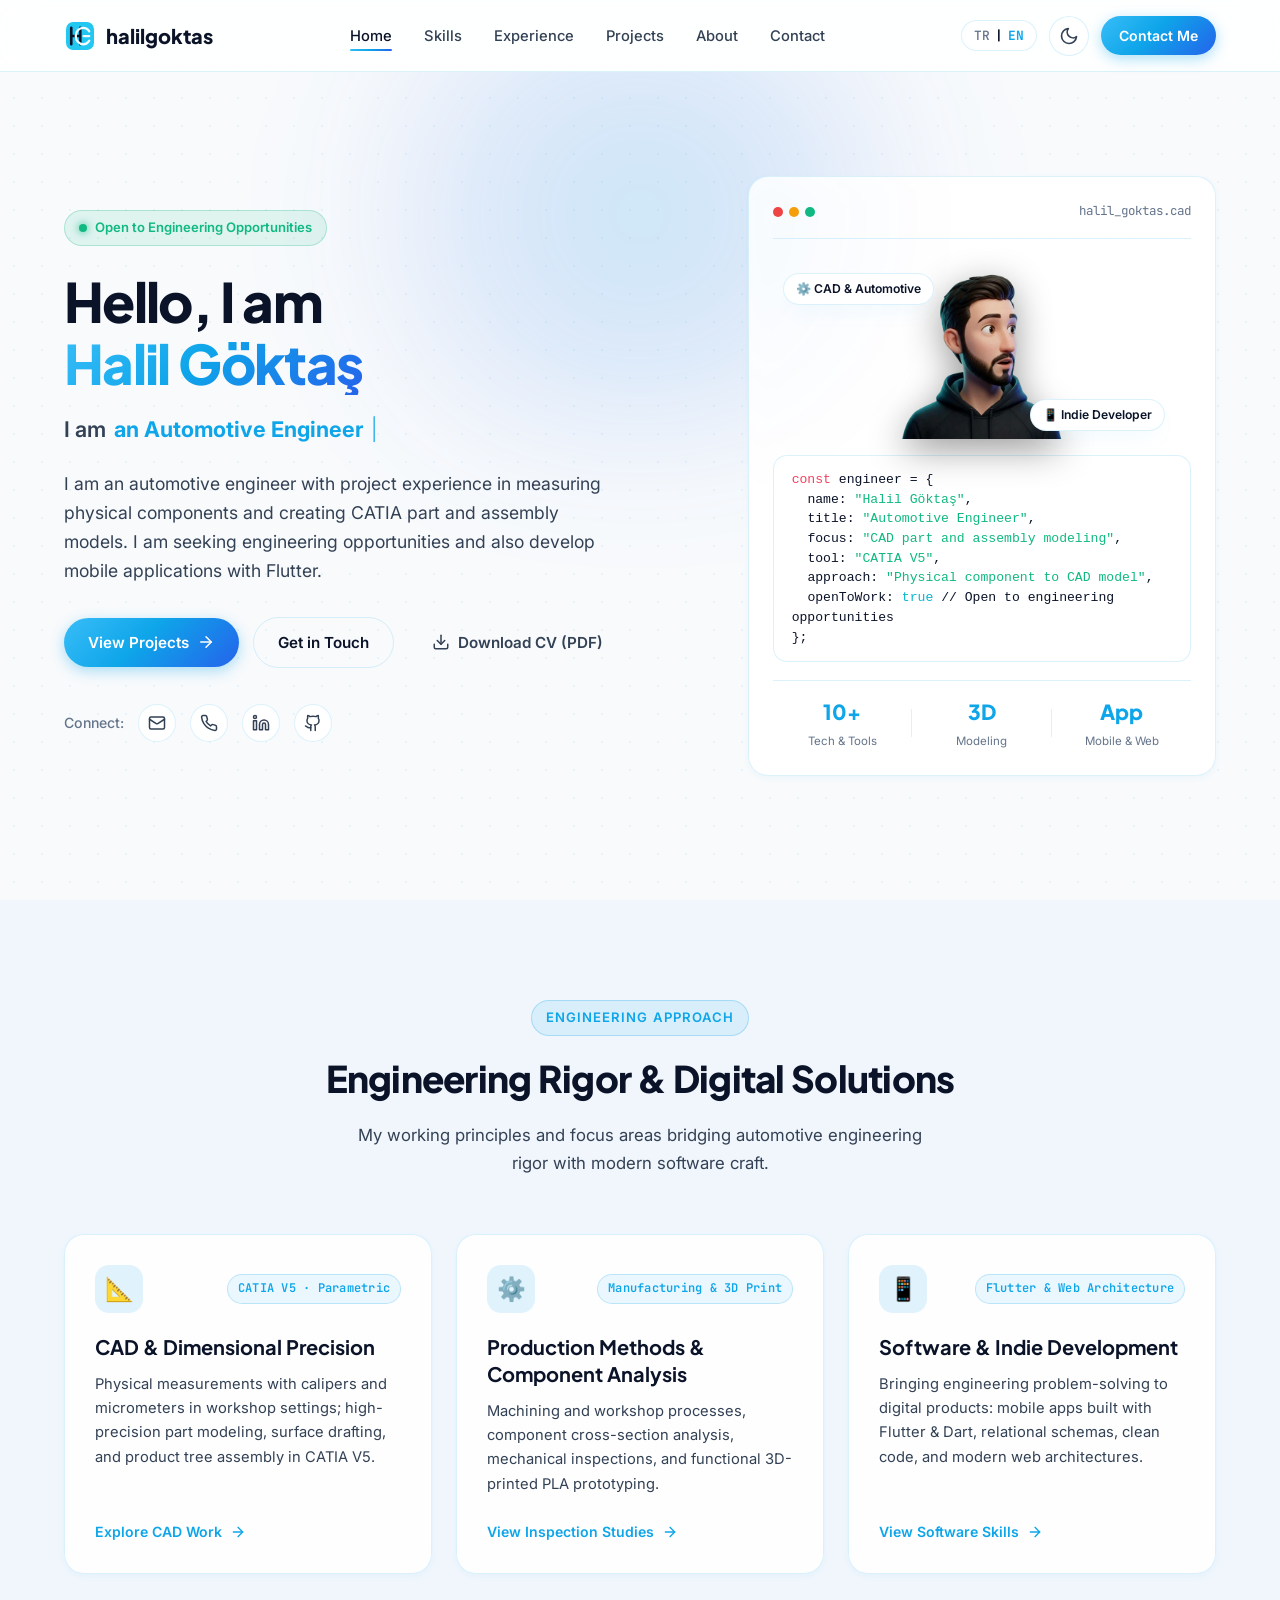
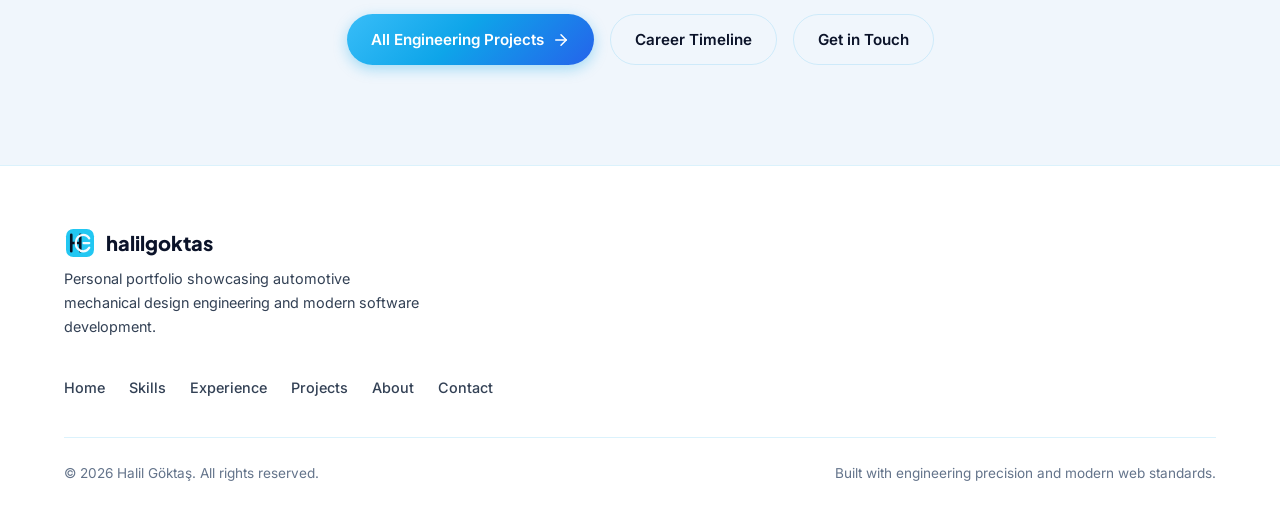
==== commit 5f4165eb: "HG universal SVG marka logosu tum sayfalara entegre edildi - assets/halilgoktas-logo.svg: Yeni minim" ====
--- a/index.html
+++ b/index.html
@@ -7,7 +7,7 @@
   <title>Halil Göktaş | Otomotiv Mühendisi & Bağımsız Geliştirici</title>
   
   <!-- Favicon -->
-  <link rel="icon" type="image/svg+xml" href="data:image/svg+xml,<svg xmlns='http://www.w3.org/2000/svg' viewBox='0 0 24 24' fill='%230ea5e9'><path d='M12 2L2 7l10 5 10-5-10-5zM2 17l10 5 10-5M2 12l10 5 10-5'/></svg>" />
+  <link rel="icon" type="image/svg+xml" href="assets/halilgoktas-logo.svg" />
 
   <!-- Google Fonts: Inter, Plus Jakarta Sans & JetBrains Mono -->
   <link rel="preconnect" href="https://fonts.googleapis.com" />
@@ -31,8 +31,8 @@
   <!-- Üst Menü & Navigasyon -->
   <header class="header">
     <div class="container nav-container">
-      <a href="index.html" class="logo">
-        <span class="logo-symbol">&lt;HG/&gt;</span>
+      <a href="index.html" class="logo" aria-label="Halil Göktaş">
+        <img src="assets/halilgoktas-logo.svg" alt="Halil Göktaş Logo" class="logo-img" width="32" height="32" />
         <span class="logo-text">halilgoktas</span>
       </a>
 
@@ -279,10 +279,10 @@
   <footer class="footer">
     <div class="container footer-container">
       <div class="footer-brand">
-        <a href="index.html" class="logo">
-          <span class="logo-symbol">&lt;HG/&gt;</span>
-          <span class="logo-text">halilgoktas</span>
-        </a>
+        <a href="index.html" class="logo" aria-label="Halil Göktaş">
+        <img src="assets/halilgoktas-logo.svg" alt="Halil Göktaş Logo" class="logo-img" width="32" height="32" />
+        <span class="logo-text">halilgoktas</span>
+      </a>
         <p class="footer-desc" data-i18n="footer.desc">Otomotiv mekanik tasarım mühendisliği ve modern yazılım çözümleri kişisel vitrini.</p>
       </div>
 
--- a/style.css
+++ b/style.css
@@ -397,10 +397,31 @@
 .logo {
   display: flex;
   align-items: center;
-  gap: 8px;
+  gap: 10px;
   font-family: var(--font-heading);
   font-weight: 800;
   font-size: 1.25rem;
+  color: var(--text-primary);
+  text-decoration: none;
+  transition: opacity var(--transition-fast);
+}
+
+.logo:hover {
+  opacity: 0.92;
+}
+
+.logo-img {
+  width: 32px;
+  height: 32px;
+  display: block;
+  flex-shrink: 0;
+  border-radius: 8px;
+  object-fit: contain;
+  transition: transform var(--transition-fast);
+}
+
+.logo:hover .logo-img {
+  transform: scale(1.05);
 }
 
 .logo-symbol {
@@ -2317,11 +2338,12 @@
  .nav-list { gap: 15px; }
  .nav-actions .hide-mobile { display: none; }
  .header .logo { font-size: 1.05rem; }
+ .header .logo-img { width: 28px; height: 28px; }
 }
 @media (max-width: 768px) {
  .header .nav-container { gap: 8px; padding-inline: 12px; }
- .header .logo { font-size: 1rem; gap: 5px; min-width: 0; }
- .header .logo-symbol { padding: 4px 5px; }
+ .header .logo { font-size: 1rem; gap: 7px; min-width: 0; }
+ .header .logo-img { width: 28px; height: 28px; }
  .nav-actions { gap: 6px; }
  .btn-lang { padding: 6px 8px; gap: 3px; min-height: 40px; }
  .header .icon-btn { width: 40px; height: 40px; padding: 8px; }
@@ -2334,10 +2356,14 @@
  .hero-description { font-size: 1rem; }
  .stat-desc { font-size: .75rem !important; }
 }
-@media (max-width: 359px) { .header .logo-symbol { display: none; } }
+@media (max-width: 359px) {
+ .header .logo { font-size: 0.95rem; gap: 5px; }
+ .header .logo-img { width: 24px; height: 24px; }
+}
 
 @media (min-width: 769px) and (max-width: 1024px) {
- .header .logo-symbol { display: none; }
+ .header .logo { font-size: 1rem; }
+ .header .logo-img { width: 28px; height: 28px; }
  .nav-list { gap: 12px; }
  .nav-link { font-size: .875rem; }
  .nav-actions { gap: 6px; }
